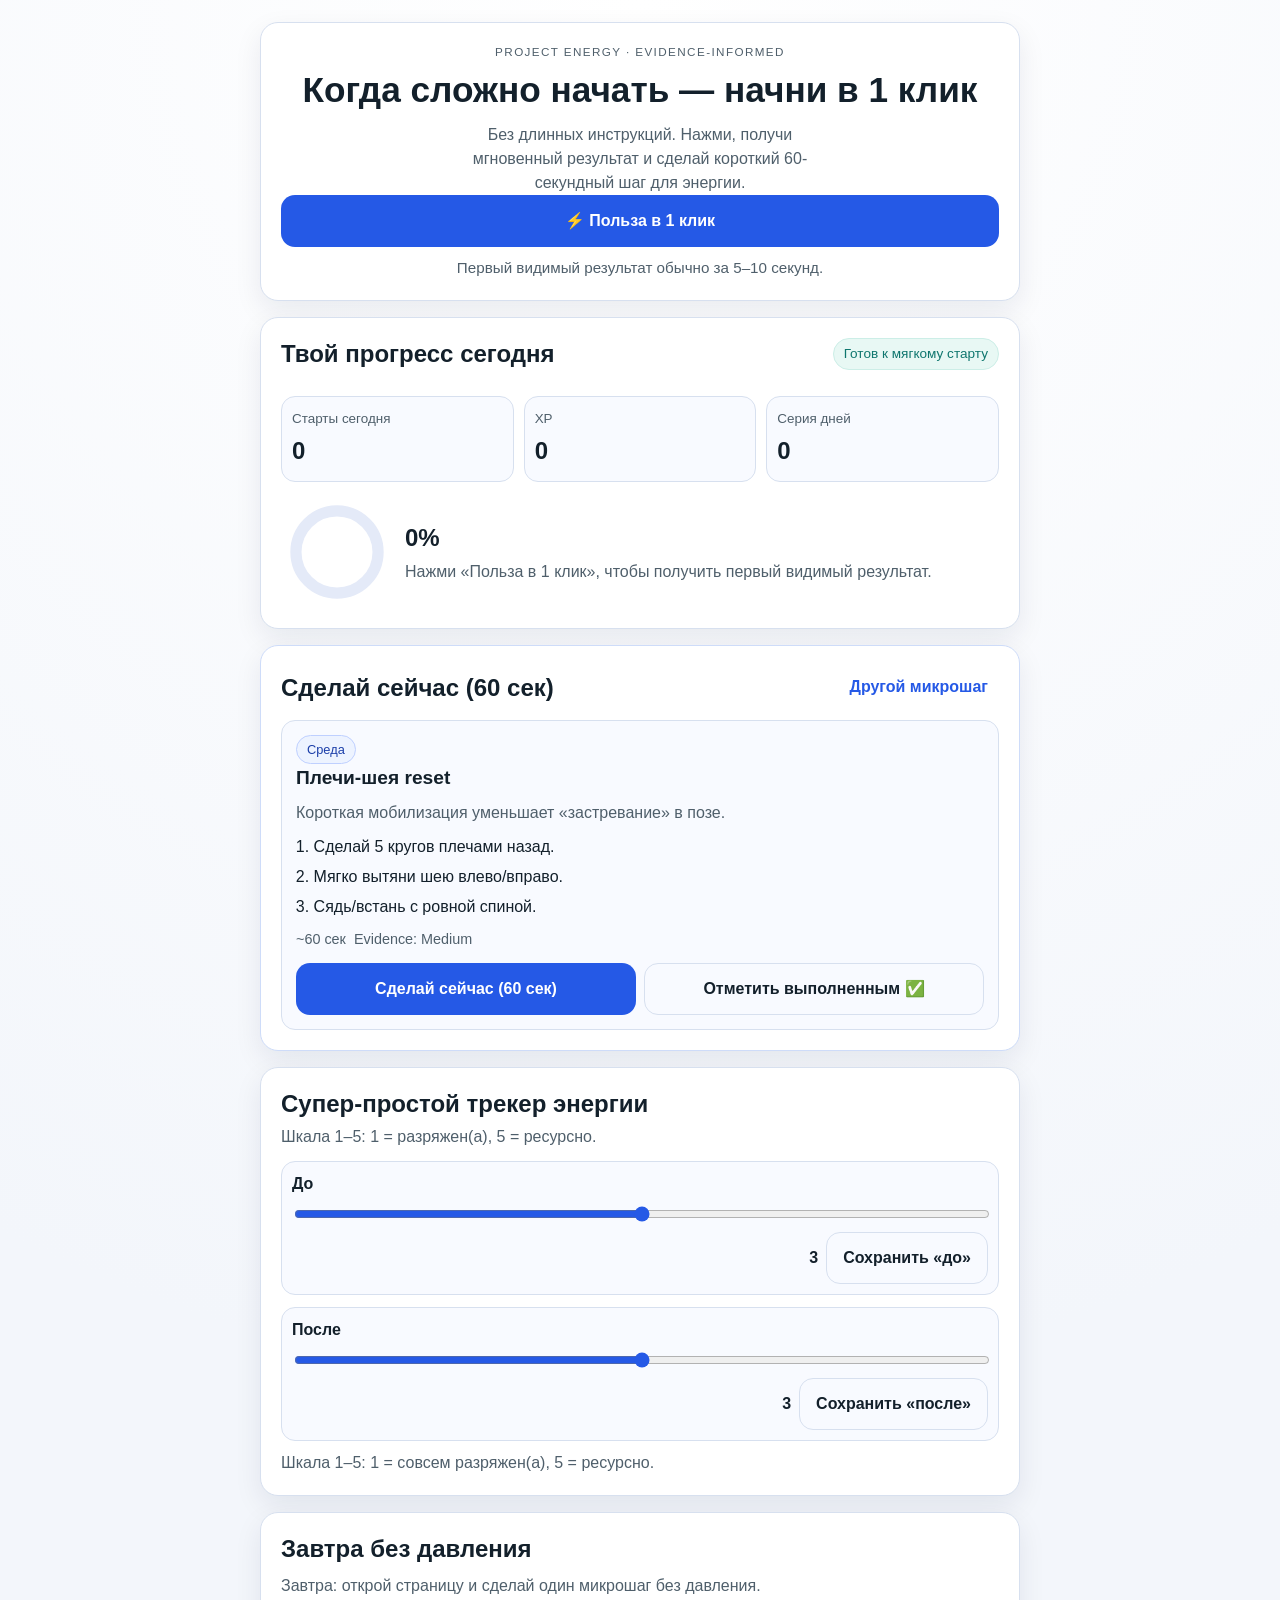
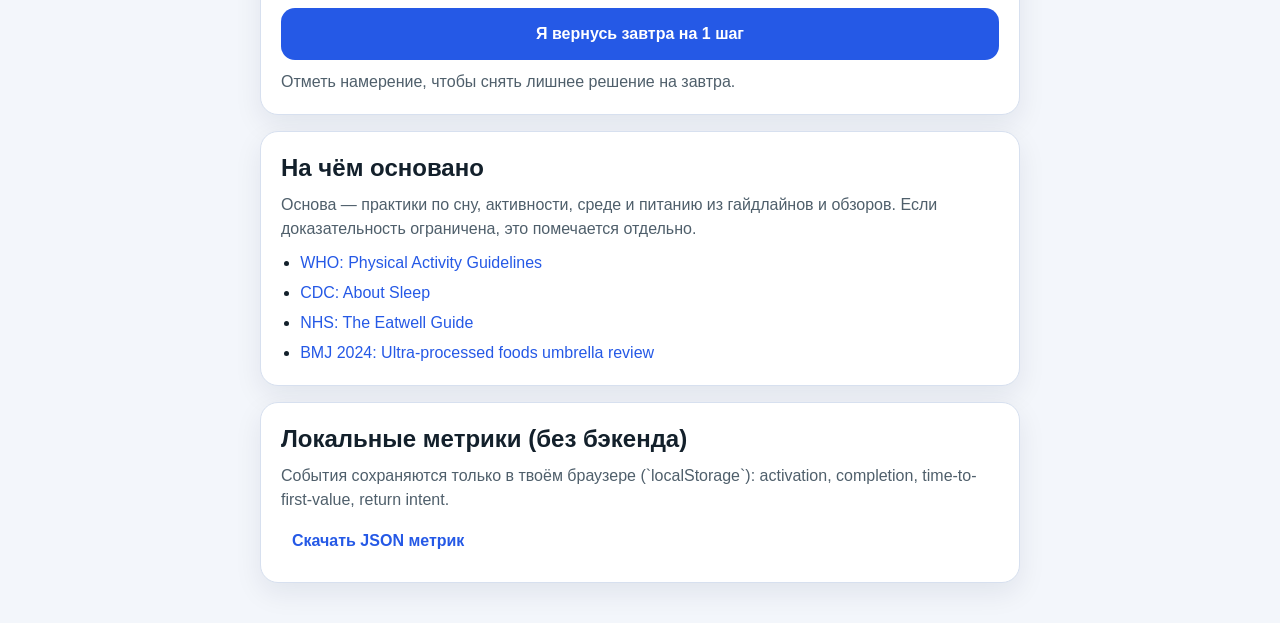
==== index.html @ 3ae1ce12 "Turn landing into one-click micro-product experience" ====
<!DOCTYPE html>
<html lang="ru">
  <head>
    <meta charset="UTF-8" />
    <meta name="viewport" content="width=device-width, initial-scale=1.0" />
    <title>PROJECT ENERGY — польза в 1 клик</title>
    <meta
      name="description"
      content="PROJECT ENERGY — micro-product с пользой в 1 клик: 60-секундные ритуалы, мягкий прогресс и локальный трекер энергии."
    />
    <link rel="stylesheet" href="styles.css" />
  </head>
  <body>
    <main class="app">
      <header class="hero card">
        <p class="eyebrow">PROJECT ENERGY · evidence-informed</p>
        <h1>Когда сложно начать — начни в 1 клик</h1>
        <p class="subtitle">
          Без длинных инструкций. Нажми, получи мгновенный результат и сделай короткий
          60-секундный шаг для энергии.
        </p>

        <button id="one-click-cta" class="btn btn-primary" type="button">⚡ Польза в 1 клик</button>
        <p class="micro-hint">Первый видимый результат обычно за 5–10 секунд.</p>
      </header>

      <section class="dashboard card" aria-labelledby="dashboard-title">
        <div class="section-head">
          <h2 id="dashboard-title">Твой прогресс сегодня</h2>
          <p class="status-chip" id="status-chip">Готов к мягкому старту</p>
        </div>

        <div class="stats-grid" aria-label="Статистика">
          <article class="stat">
            <p>Старты сегодня</p>
            <strong id="starts-value">0</strong>
          </article>
          <article class="stat">
            <p>XP</p>
            <strong id="xp-value">0</strong>
          </article>
          <article class="stat">
            <p>Серия дней</p>
            <strong id="streak-value">0</strong>
          </article>
        </div>

        <div class="progress-wrap">
          <svg class="progress-ring" viewBox="0 0 120 120" aria-hidden="true">
            <circle cx="60" cy="60" r="44" class="ring-bg"></circle>
            <circle
              id="progress-circle"
              cx="60"
              cy="60"
              r="44"
              class="ring-value"
              transform="rotate(-90 60 60)"
            ></circle>
          </svg>
          <div class="progress-copy">
            <p class="progress-label" id="progress-label">0%</p>
            <p class="reward-line" id="reward-line">
              Нажми «Польза в 1 клик», чтобы получить первый видимый результат.
            </p>
          </div>
        </div>
      </section>

      <section class="ritual card" id="ritual-section" aria-labelledby="ritual-title">
        <div class="section-head">
          <h2 id="ritual-title">Сделай сейчас (60 сек)</h2>
          <button class="btn btn-text" id="action-shuffle-btn" type="button">Другой микрошаг</button>
        </div>

        <article class="action-card" aria-live="polite">
          <p class="badge" id="action-pillar">—</p>
          <h3 id="action-title">Загрузка шага...</h3>
          <p class="action-why" id="action-why"></p>
          <ol class="action-steps" id="action-steps"></ol>

          <div class="action-meta">
            <span id="action-duration">~60 сек</span>
            <span id="action-evidence">Evidence: Medium</span>
          </div>

          <div class="action-controls">
            <button class="btn btn-primary" id="ritual-start-btn" type="button">Сделай сейчас (60 сек)</button>
            <button class="btn btn-secondary" id="ritual-complete-btn" type="button">Отметить выполненным ✅</button>
          </div>

          <div class="timer" id="timer-wrap" hidden>
            <div class="timer-track" aria-hidden="true">
              <div class="timer-fill" id="timer-fill"></div>
            </div>
            <p class="timer-text" id="timer-text">Осталось: 60 сек</p>
          </div>
        </article>
      </section>

      <section class="energy card" aria-labelledby="energy-title">
        <h2 id="energy-title">Супер-простой трекер энергии</h2>
        <p class="energy-hint">Шкала 1–5: 1 = разряжен(а), 5 = ресурсно.</p>

        <div class="energy-grid">
          <div class="energy-row">
            <label for="energy-before">До</label>
            <input id="energy-before" type="range" min="1" max="5" step="1" value="3" />
            <output id="energy-before-value" for="energy-before">3</output>
            <button class="btn btn-secondary" id="save-before-btn" type="button">Сохранить «до»</button>
          </div>

          <div class="energy-row">
            <label for="energy-after">После</label>
            <input id="energy-after" type="range" min="1" max="5" step="1" value="3" />
            <output id="energy-after-value" for="energy-after">3</output>
            <button class="btn btn-secondary" id="save-after-btn" type="button">Сохранить «после»</button>
          </div>
        </div>

        <p class="energy-feedback" id="energy-feedback" aria-live="polite">
          Шкала 1–5: 1 = совсем разряжен(а), 5 = ресурсно.
        </p>
      </section>

      <section class="tomorrow card" aria-labelledby="tomorrow-title">
        <h2 id="tomorrow-title">Завтра без давления</h2>
        <p id="tomorrow-step">Завтра: открой страницу и сделай один микрошаг без давления.</p>
        <button class="btn btn-primary" id="return-intent-btn" type="button">
          Я вернусь завтра на 1 шаг
        </button>
        <p id="return-intent-status" aria-live="polite">
          Отметь намерение, чтобы снять лишнее решение на завтра.
        </p>
      </section>

      <section class="reentry card" id="reentry-card" hidden>
        <h2>Мягкое возвращение</h2>
        <p id="reentry-text">Ничего не сломано. Возвращаемся с одного шага.</p>
        <button class="btn btn-secondary" id="reentry-btn" type="button">⚡ Вернуться мягко (1 шаг)</button>
      </section>

      <section class="evidence card" aria-labelledby="evidence-title">
        <h2 id="evidence-title">На чём основано</h2>
        <p>
          Основа — практики по сну, активности, среде и питанию из гайдлайнов и обзоров.
          Если доказательность ограничена, это помечается отдельно.
        </p>
        <ul>
          <li>
            <a href="https://www.who.int/publications/i/item/9789240015128" target="_blank" rel="noopener noreferrer"
              >WHO: Physical Activity Guidelines</a
            >
          </li>
          <li>
            <a href="https://www.cdc.gov/sleep/about/index.html" target="_blank" rel="noopener noreferrer">CDC: About Sleep</a>
          </li>
          <li>
            <a
              href="https://www.nhs.uk/live-well/eat-well/food-guidelines-and-food-labels/the-eatwell-guide/"
              target="_blank"
              rel="noopener noreferrer"
              >NHS: The Eatwell Guide</a
            >
          </li>
          <li>
            <a href="https://www.bmj.com/content/384/bmj-2023-077310" target="_blank" rel="noopener noreferrer"
              >BMJ 2024: Ultra-processed foods umbrella review</a
            >
          </li>
        </ul>
      </section>

      <section class="metrics card" aria-labelledby="metrics-title">
        <h2 id="metrics-title">Локальные метрики (без бэкенда)</h2>
        <p>
          События сохраняются только в твоём браузере (`localStorage`): activation, completion,
          time-to-first-value, return intent.
        </p>
        <button class="btn btn-text" id="export-metrics-btn" type="button">Скачать JSON метрик</button>
      </section>
    </main>

    <div class="toast" id="toast" role="status" aria-live="polite"></div>

    <script src="app.js"></script>
  </body>
</html>
---- styles.css ----
:root {
  --bg: #f3f6fb;
  --surface: #ffffff;
  --surface-soft: #f8faff;
  --text: #13202b;
  --muted: #4f5f6b;
  --accent: #2559e6;
  --accent-press: #1c46b8;
  --accent-soft: #e8efff;
  --success: #0f766e;
  --border: #d7e0ef;
  --focus: #f59e0b;
  --shadow: 0 10px 28px rgba(16, 29, 58, 0.08);
}

* {
  box-sizing: border-box;
}

html,
body {
  margin: 0;
  padding: 0;
}

html {
  font-size: 16px;
}

body {
  min-height: 100vh;
  font-family: "Inter", "Segoe UI", Roboto, Arial, sans-serif;
  color: var(--text);
  background: radial-gradient(circle at top, #ffffff 0%, var(--bg) 60%);
  line-height: 1.5;
}

.app {
  width: min(760px, calc(100% - 24px));
  margin: 0 auto;
  padding: 16px 0 40px;
  display: grid;
  gap: 14px;
}

.card {
  background: var(--surface);
  border: 1px solid var(--border);
  border-radius: 18px;
  box-shadow: var(--shadow);
  padding: 16px;
}

.hero {
  text-align: center;
  padding-top: 20px;
}

.eyebrow {
  margin: 0 0 8px;
  text-transform: uppercase;
  letter-spacing: 0.12em;
  font-size: 0.73rem;
  color: var(--muted);
}

h1,
h2,
h3 {
  margin: 0;
}

h1 {
  font-size: clamp(1.55rem, 5.2vw, 2.2rem);
  line-height: 1.2;
}

h2 {
  font-size: clamp(1.15rem, 4.1vw, 1.5rem);
  line-height: 1.3;
}

h3 {
  font-size: clamp(1.05rem, 3.6vw, 1.2rem);
}

.subtitle {
  margin: 12px auto 0;
  color: var(--muted);
  max-width: 38ch;
}

.micro-hint {
  margin: 10px 0 0;
  color: var(--muted);
  font-size: 0.95rem;
}

.section-head {
  display: flex;
  align-items: flex-start;
  justify-content: space-between;
  gap: 10px;
  margin-bottom: 12px;
}

.status-chip {
  margin: 0;
  font-size: 0.85rem;
  color: var(--success);
  background: #e8f8f4;
  border: 1px solid #cceee7;
  border-radius: 999px;
  padding: 5px 10px;
  white-space: nowrap;
}

.btn {
  display: inline-flex;
  align-items: center;
  justify-content: center;
  gap: 8px;
  width: 100%;
  min-height: 52px;
  border: 1px solid transparent;
  border-radius: 14px;
  padding: 12px 16px;
  font: inherit;
  font-weight: 600;
  text-decoration: none;
  cursor: pointer;
  user-select: none;
  -webkit-tap-highlight-color: transparent;
  transition: transform 0.16s ease, background-color 0.16s ease, border-color 0.16s ease,
    box-shadow 0.16s ease;
}

.btn:active {
  transform: translateY(1px);
}

.btn-primary {
  color: #ffffff;
  background: var(--accent);
}

.btn-primary:hover {
  background: var(--accent-press);
}

.btn-secondary {
  color: var(--text);
  background: var(--surface-soft);
  border-color: var(--border);
}

.btn-secondary:hover {
  background: #edf3ff;
}

.btn-text {
  width: auto;
  min-height: 42px;
  padding: 8px 10px;
  color: var(--accent);
  background: transparent;
  border-color: transparent;
}

.btn-text:hover {
  background: var(--accent-soft);
}

.btn:focus-visible,
a:focus-visible,
input:focus-visible {
  outline: 3px solid var(--focus);
  outline-offset: 2px;
}

.btn:disabled {
  opacity: 0.65;
  cursor: not-allowed;
}

.dashboard {
  display: grid;
  gap: 14px;
}

.stats-grid {
  display: grid;
  grid-template-columns: repeat(3, minmax(0, 1fr));
  gap: 10px;
}

.stat {
  margin: 0;
  background: var(--surface-soft);
  border: 1px solid var(--border);
  border-radius: 14px;
  padding: 12px 10px;
}

.stat p {
  margin: 0;
  color: var(--muted);
  font-size: 0.84rem;
}

.stat strong {
  display: block;
  margin-top: 4px;
  font-size: clamp(1.15rem, 4vw, 1.5rem);
}

.progress-wrap {
  display: flex;
  align-items: center;
  gap: 12px;
}

.progress-ring {
  width: 112px;
  height: 112px;
  flex-shrink: 0;
}

.ring-bg {
  fill: none;
  stroke: #e4eaf8;
  stroke-width: 12;
}

.ring-value {
  fill: none;
  stroke: var(--accent);
  stroke-width: 12;
  stroke-linecap: round;
  transition: stroke-dashoffset 0.3s ease;
}

.progress-copy {
  display: grid;
  gap: 4px;
}

.progress-label {
  margin: 0;
  font-size: 1.5rem;
  font-weight: 700;
}

.reward-line {
  margin: 0;
  color: var(--muted);
}

.ritual {
  border-color: #cedcf9;
}

.ritual.is-active {
  box-shadow: 0 12px 30px rgba(37, 89, 230, 0.18);
  border-color: #9eb8ff;
}

.action-card {
  background: var(--surface-soft);
  border: 1px solid var(--border);
  border-radius: 14px;
  padding: 14px;
}

.badge {
  margin: 0;
  display: inline-flex;
  align-items: center;
  min-height: 28px;
  border-radius: 999px;
  border: 1px solid #bfd0ff;
  background: #edf3ff;
  color: #1b3ea9;
  padding: 4px 10px;
  font-size: 0.8rem;
}

.action-why {
  margin: 8px 0 0;
  color: var(--muted);
}

.action-steps {
  margin: 10px 0;
  padding-left: 1.1rem;
}

.action-steps li + li {
  margin-top: 6px;
}

.action-meta {
  display: flex;
  flex-wrap: wrap;
  gap: 8px;
  color: var(--muted);
  font-size: 0.9rem;
}

.action-controls {
  display: grid;
  gap: 8px;
  margin-top: 12px;
}

.timer {
  margin-top: 12px;
}

.timer-track {
  width: 100%;
  height: 10px;
  border-radius: 999px;
  background: #e3eaf9;
  overflow: hidden;
}

.timer-fill {
  width: 0;
  height: 100%;
  border-radius: inherit;
  background: linear-gradient(90deg, #4a7bff, #2559e6);
  transition: width 0.22s linear;
}

.timer-text {
  margin: 6px 0 0;
  color: var(--muted);
  font-size: 0.92rem;
}

.energy-hint {
  margin: 6px 0 0;
  color: var(--muted);
}

.energy-grid {
  display: grid;
  gap: 12px;
  margin-top: 12px;
}

.energy-row {
  display: grid;
  grid-template-columns: 1fr auto;
  gap: 8px;
  align-items: center;
  background: var(--surface-soft);
  border: 1px solid var(--border);
  border-radius: 14px;
  padding: 10px;
}

.energy-row label {
  font-weight: 600;
}

.energy-row input[type='range'] {
  grid-column: 1 / -1;
  width: 100%;
  accent-color: var(--accent);
}

.energy-row output {
  justify-self: end;
  font-weight: 700;
}

.energy-feedback {
  margin: 10px 0 0;
  color: var(--muted);
}

.tomorrow p,
.metrics p,
.evidence p {
  margin: 10px 0 0;
  color: var(--muted);
}

.tomorrow .btn {
  margin-top: 10px;
}

#return-intent-status {
  margin-top: 10px;
}

.reentry {
  border-color: #ffd5a8;
  background: #fffaf4;
}

.reentry h2 {
  margin-bottom: 8px;
}

.reentry p {
  margin: 0;
  color: #6a4a22;
}

.reentry .btn {
  margin-top: 12px;
}

.evidence ul {
  margin: 10px 0 0;
  padding-left: 1.2rem;
}

.evidence li + li {
  margin-top: 6px;
}

.evidence a {
  color: var(--accent);
  text-decoration: none;
}

.evidence a:hover {
  text-decoration: underline;
}

.metrics .btn {
  margin-top: 8px;
}

.toast {
  position: fixed;
  left: 50%;
  bottom: 14px;
  transform: translateX(-50%) translateY(14px);
  width: min(760px, calc(100% - 24px));
  background: rgba(19, 32, 43, 0.95);
  color: #ffffff;
  border-radius: 12px;
  padding: 12px 14px;
  font-size: 0.94rem;
  box-shadow: 0 8px 22px rgba(0, 0, 0, 0.2);
  opacity: 0;
  pointer-events: none;
  transition: opacity 0.18s ease, transform 0.18s ease;
  z-index: 20;
}

.toast.show {
  opacity: 1;
  transform: translateX(-50%) translateY(0);
}

@media (min-width: 720px) {
  .app {
    padding-top: 22px;
    gap: 16px;
  }

  .card {
    padding: 20px;
  }

  .action-controls {
    grid-template-columns: 1fr 1fr;
  }

  .section-head {
    align-items: center;
  }
}

@media (prefers-reduced-motion: reduce) {
  *,
  *::before,
  *::after {
    animation-duration: 0.01ms !important;
    animation-iteration-count: 1 !important;
    transition-duration: 0.01ms !important;
    scroll-behavior: auto !important;
  }
}
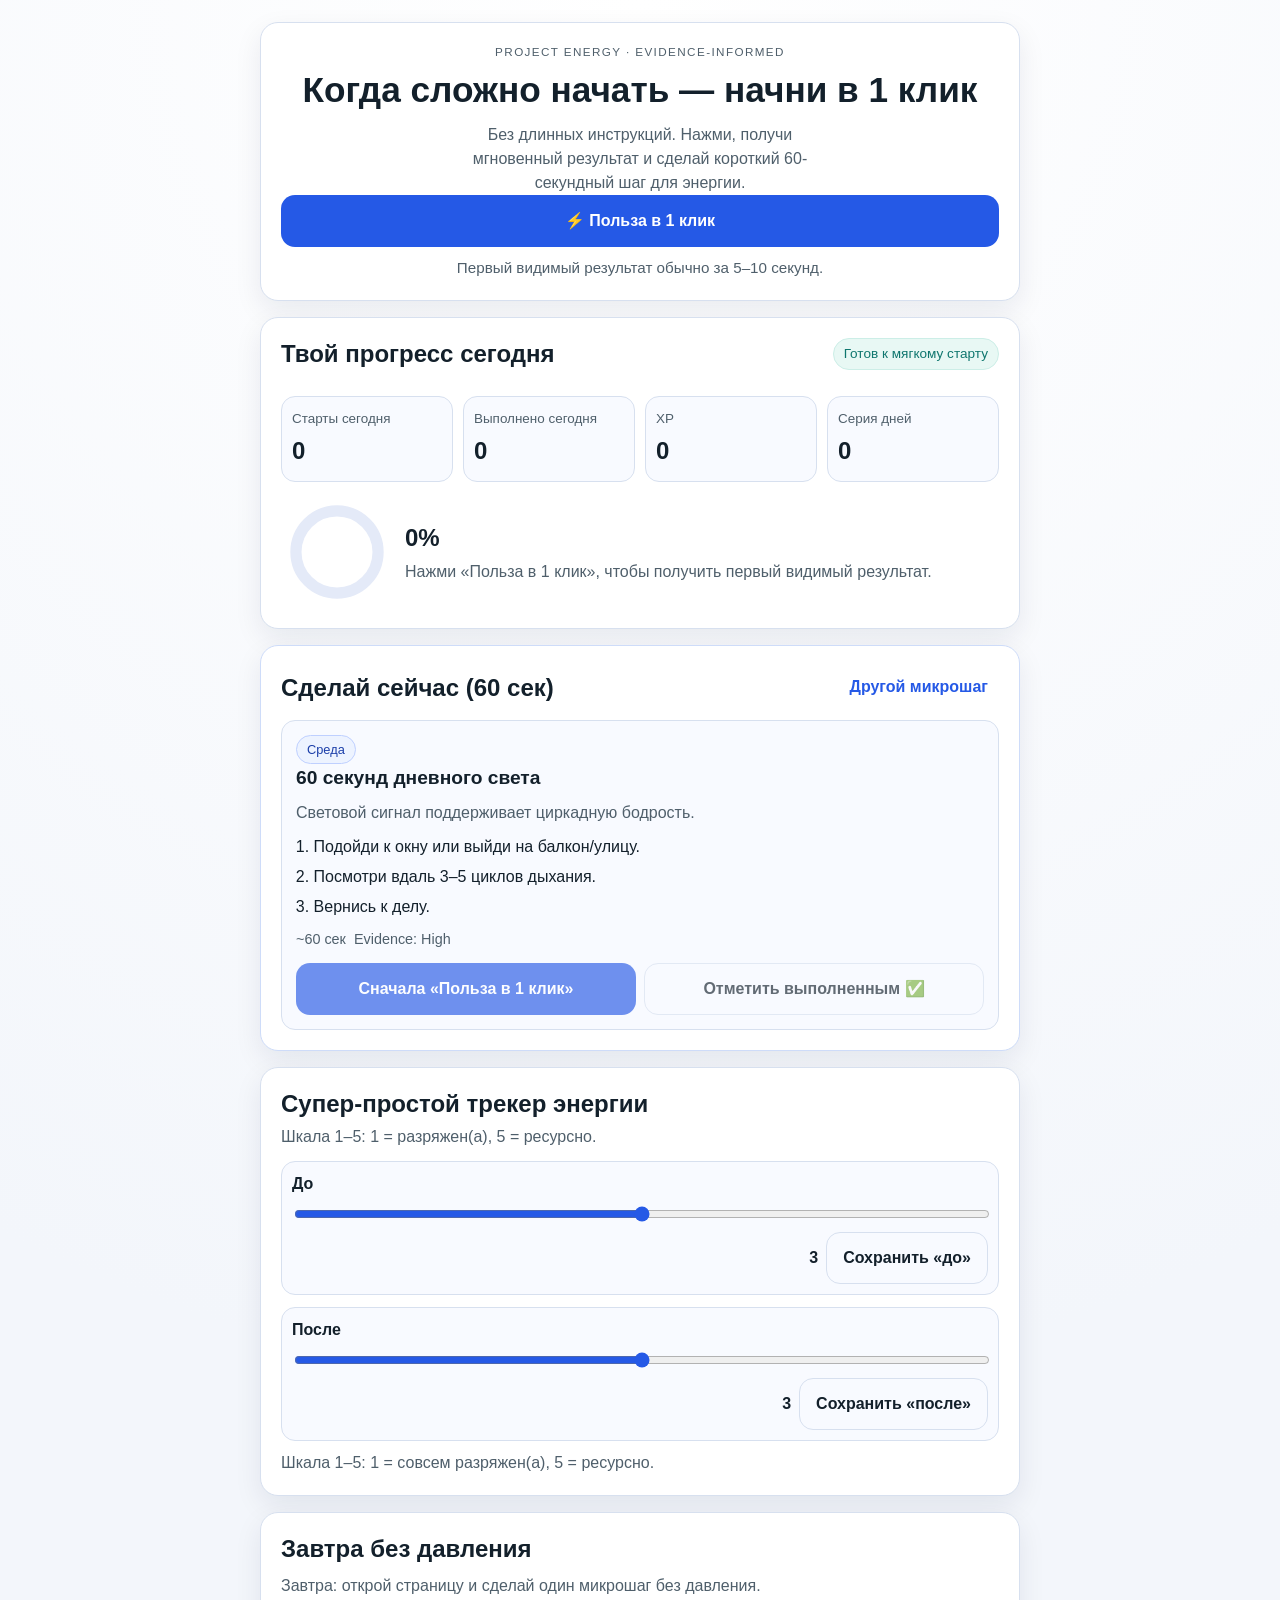
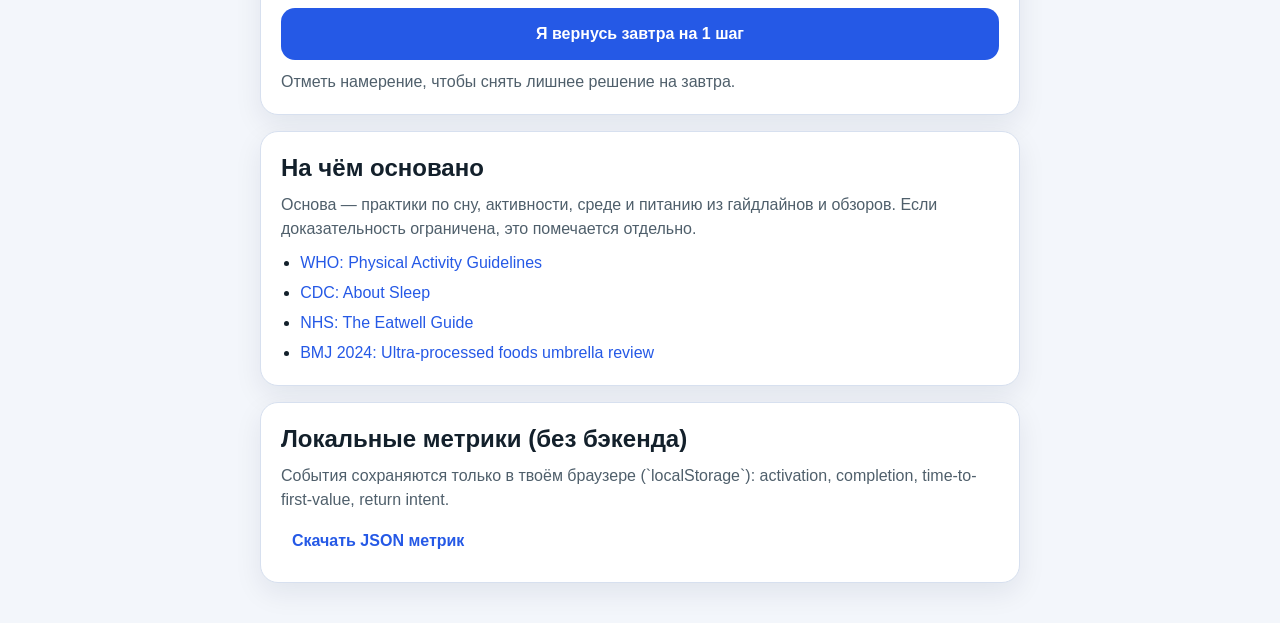
==== commit 3819aff2: "Fix microstep multi-run flow and daily completion tracking" ====
--- a/index.html
+++ b/index.html
@@ -34,6 +34,10 @@
           <article class="stat">
             <p>Старты сегодня</p>
             <strong id="starts-value">0</strong>
+          </article>
+          <article class="stat">
+            <p>Выполнено сегодня</p>
+            <strong id="completions-today-value">0</strong>
           </article>
           <article class="stat">
             <p>XP</p>
--- a/styles.css
+++ b/styles.css
@@ -190,7 +190,7 @@
 
 .stats-grid {
   display: grid;
-  grid-template-columns: repeat(3, minmax(0, 1fr));
+  grid-template-columns: repeat(2, minmax(0, 1fr));
   gap: 10px;
 }
 
@@ -469,6 +469,10 @@
     padding: 20px;
   }
 
+  .stats-grid {
+    grid-template-columns: repeat(4, minmax(0, 1fr));
+  }
+
   .action-controls {
     grid-template-columns: 1fr 1fr;
   }
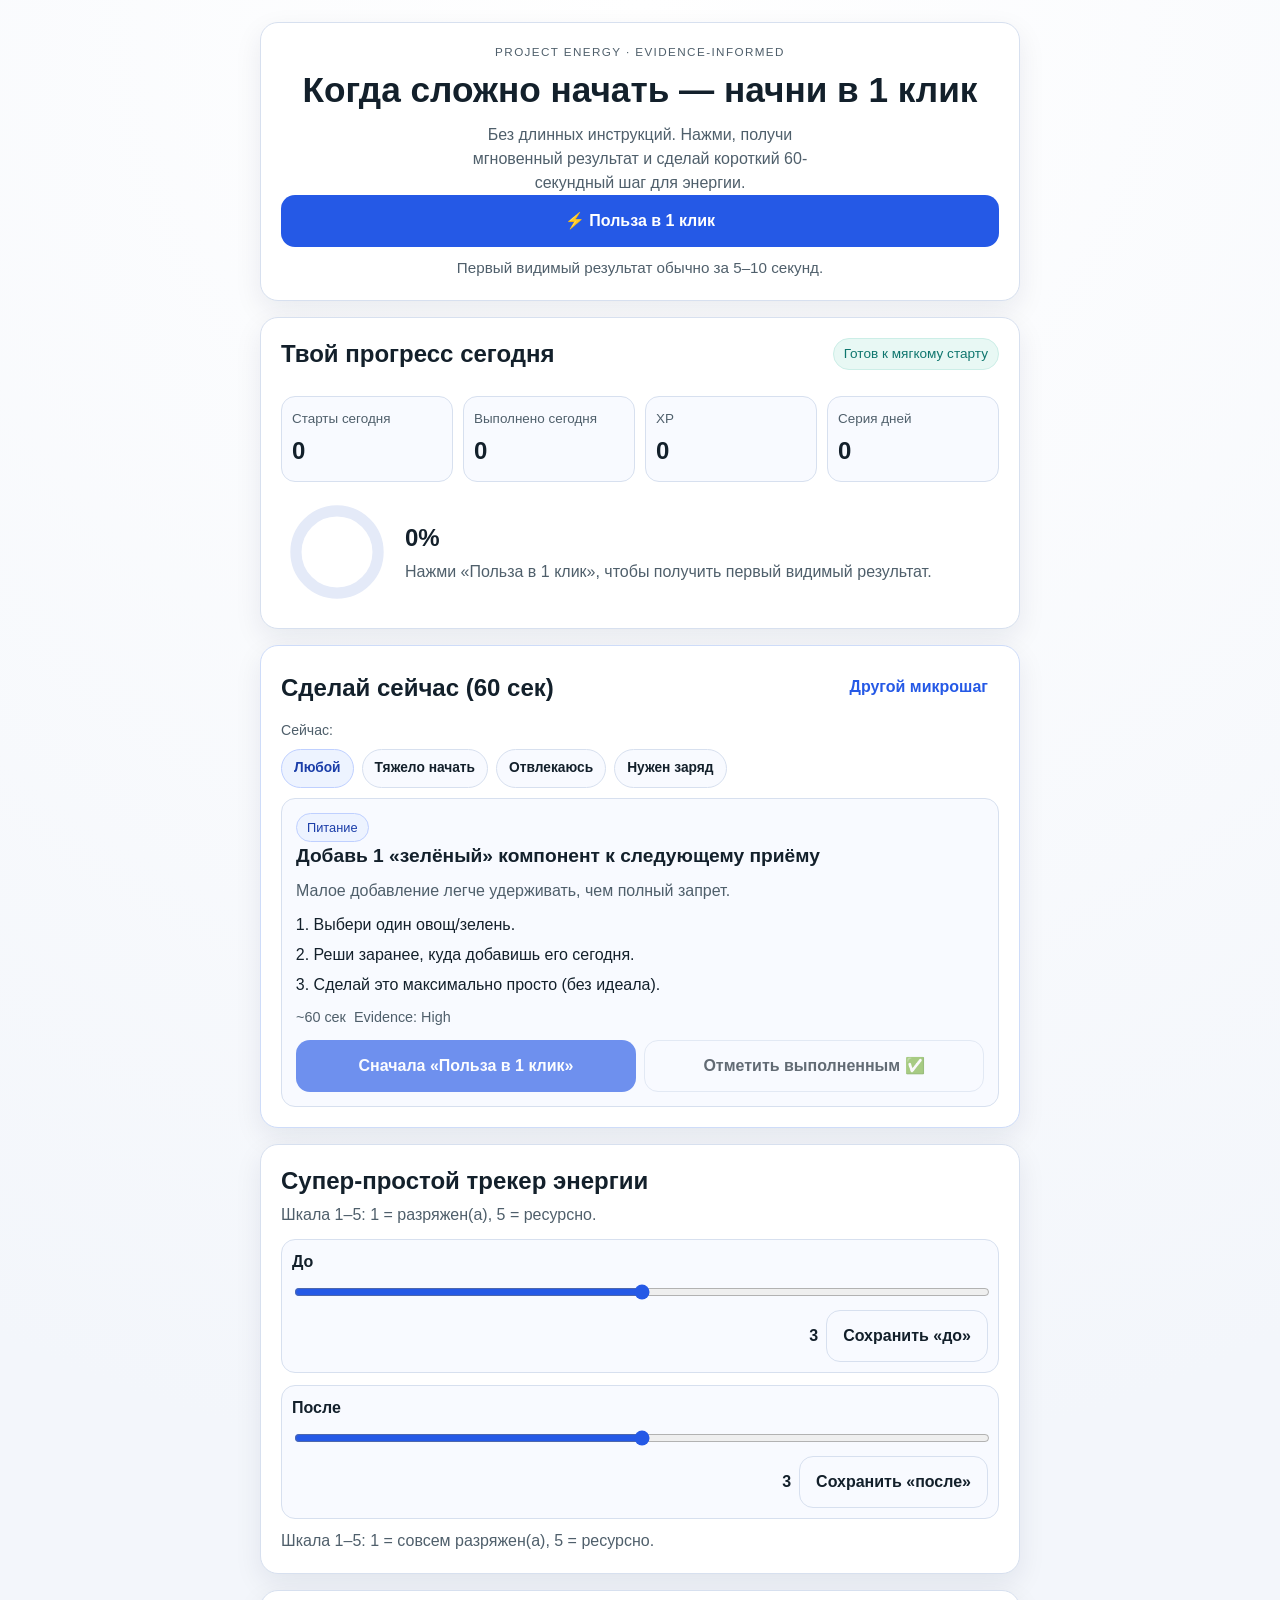
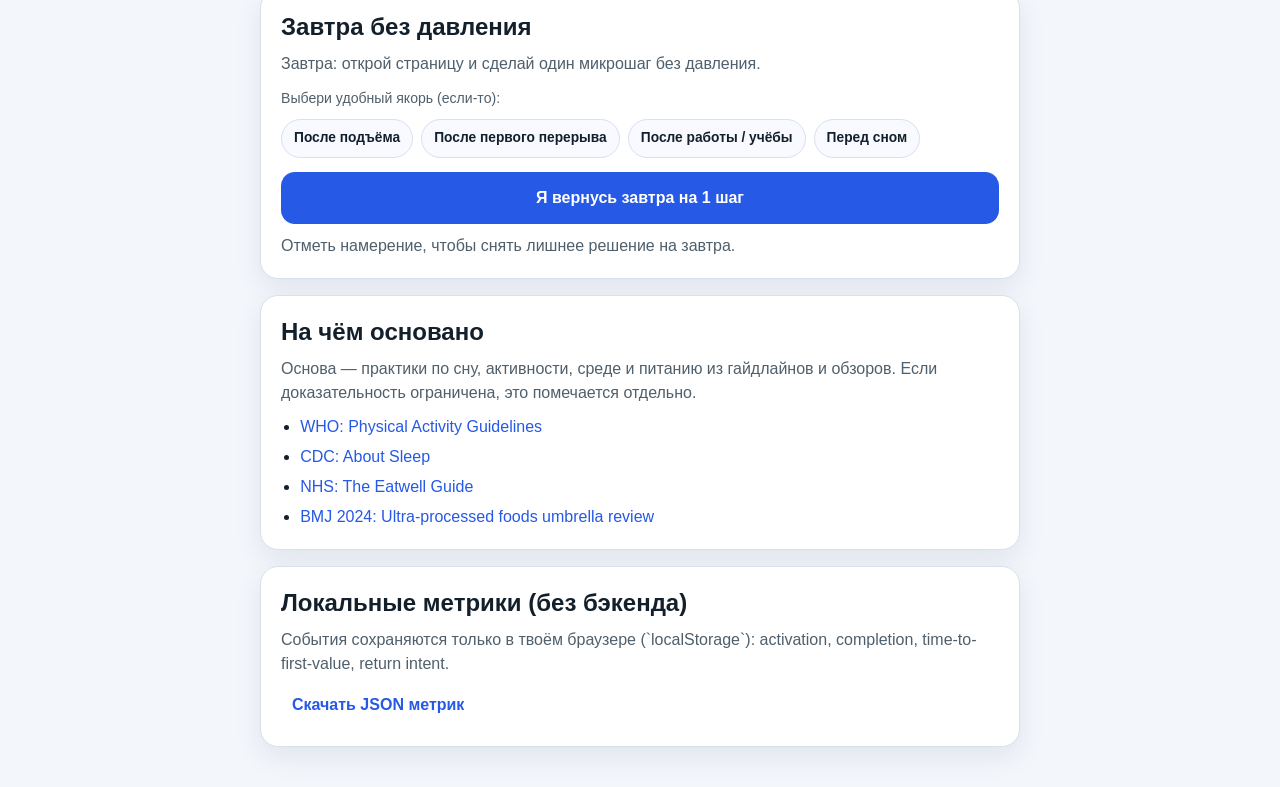
==== commit b28efb7a: "research: define next product evolution roadmap and ship two quick wins" ====
--- a/index.html
+++ b/index.html
@@ -76,6 +76,16 @@
           <button class="btn btn-text" id="action-shuffle-btn" type="button">Другой микрошаг</button>
         </div>
 
+        <div class="mode-selector" role="group" aria-label="Подбор шага по состоянию">
+          <p class="mode-label">Сейчас:</p>
+          <div class="mode-chips">
+            <button class="btn btn-chip" data-action-mode="any" type="button" aria-pressed="true">Любой</button>
+            <button class="btn btn-chip" data-action-mode="recovery" type="button" aria-pressed="false">Тяжело начать</button>
+            <button class="btn btn-chip" data-action-mode="environment" type="button" aria-pressed="false">Отвлекаюсь</button>
+            <button class="btn btn-chip" data-action-mode="nutrition" type="button" aria-pressed="false">Нужен заряд</button>
+          </div>
+        </div>
+
         <article class="action-card" aria-live="polite">
           <p class="badge" id="action-pillar">—</p>
           <h3 id="action-title">Загрузка шага...</h3>
@@ -129,6 +139,17 @@
       <section class="tomorrow card" aria-labelledby="tomorrow-title">
         <h2 id="tomorrow-title">Завтра без давления</h2>
         <p id="tomorrow-step">Завтра: открой страницу и сделай один микрошаг без давления.</p>
+
+        <div class="plan-anchors" role="group" aria-label="Якорь для шага завтра">
+          <p class="plan-label">Выбери удобный якорь (если-то):</p>
+          <div class="plan-chips">
+            <button class="btn btn-chip" data-plan-anchor="wake" type="button" aria-pressed="false">После подъёма</button>
+            <button class="btn btn-chip" data-plan-anchor="break" type="button" aria-pressed="false">После первого перерыва</button>
+            <button class="btn btn-chip" data-plan-anchor="workEnd" type="button" aria-pressed="false">После работы / учёбы</button>
+            <button class="btn btn-chip" data-plan-anchor="evening" type="button" aria-pressed="false">Перед сном</button>
+          </div>
+        </div>
+
         <button class="btn btn-primary" id="return-intent-btn" type="button">
           Я вернусь завтра на 1 шаг
         </button>
--- a/styles.css
+++ b/styles.css
@@ -102,6 +102,30 @@
   justify-content: space-between;
   gap: 10px;
   margin-bottom: 12px;
+}
+
+.mode-selector {
+  margin-top: 4px;
+  margin-bottom: 10px;
+}
+
+.plan-anchors {
+  margin-top: 12px;
+  margin-bottom: 4px;
+}
+
+.mode-label,
+.plan-label {
+  margin: 0 0 8px;
+  color: var(--muted);
+  font-size: 0.88rem;
+}
+
+.mode-chips,
+.plan-chips {
+  display: flex;
+  flex-wrap: wrap;
+  gap: 8px;
 }
 
 .status-chip {
@@ -171,6 +195,24 @@
   background: var(--accent-soft);
 }
 
+.btn-chip {
+  width: auto;
+  min-height: 36px;
+  padding: 8px 12px;
+  border-radius: 999px;
+  font-size: 0.86rem;
+  font-weight: 600;
+  color: var(--text);
+  background: var(--surface-soft);
+  border-color: var(--border);
+}
+
+.btn-chip[aria-pressed='true'] {
+  color: #1b3ea9;
+  background: #edf3ff;
+  border-color: #bfd0ff;
+}
+
 .btn:focus-visible,
 a:focus-visible,
 input:focus-visible {
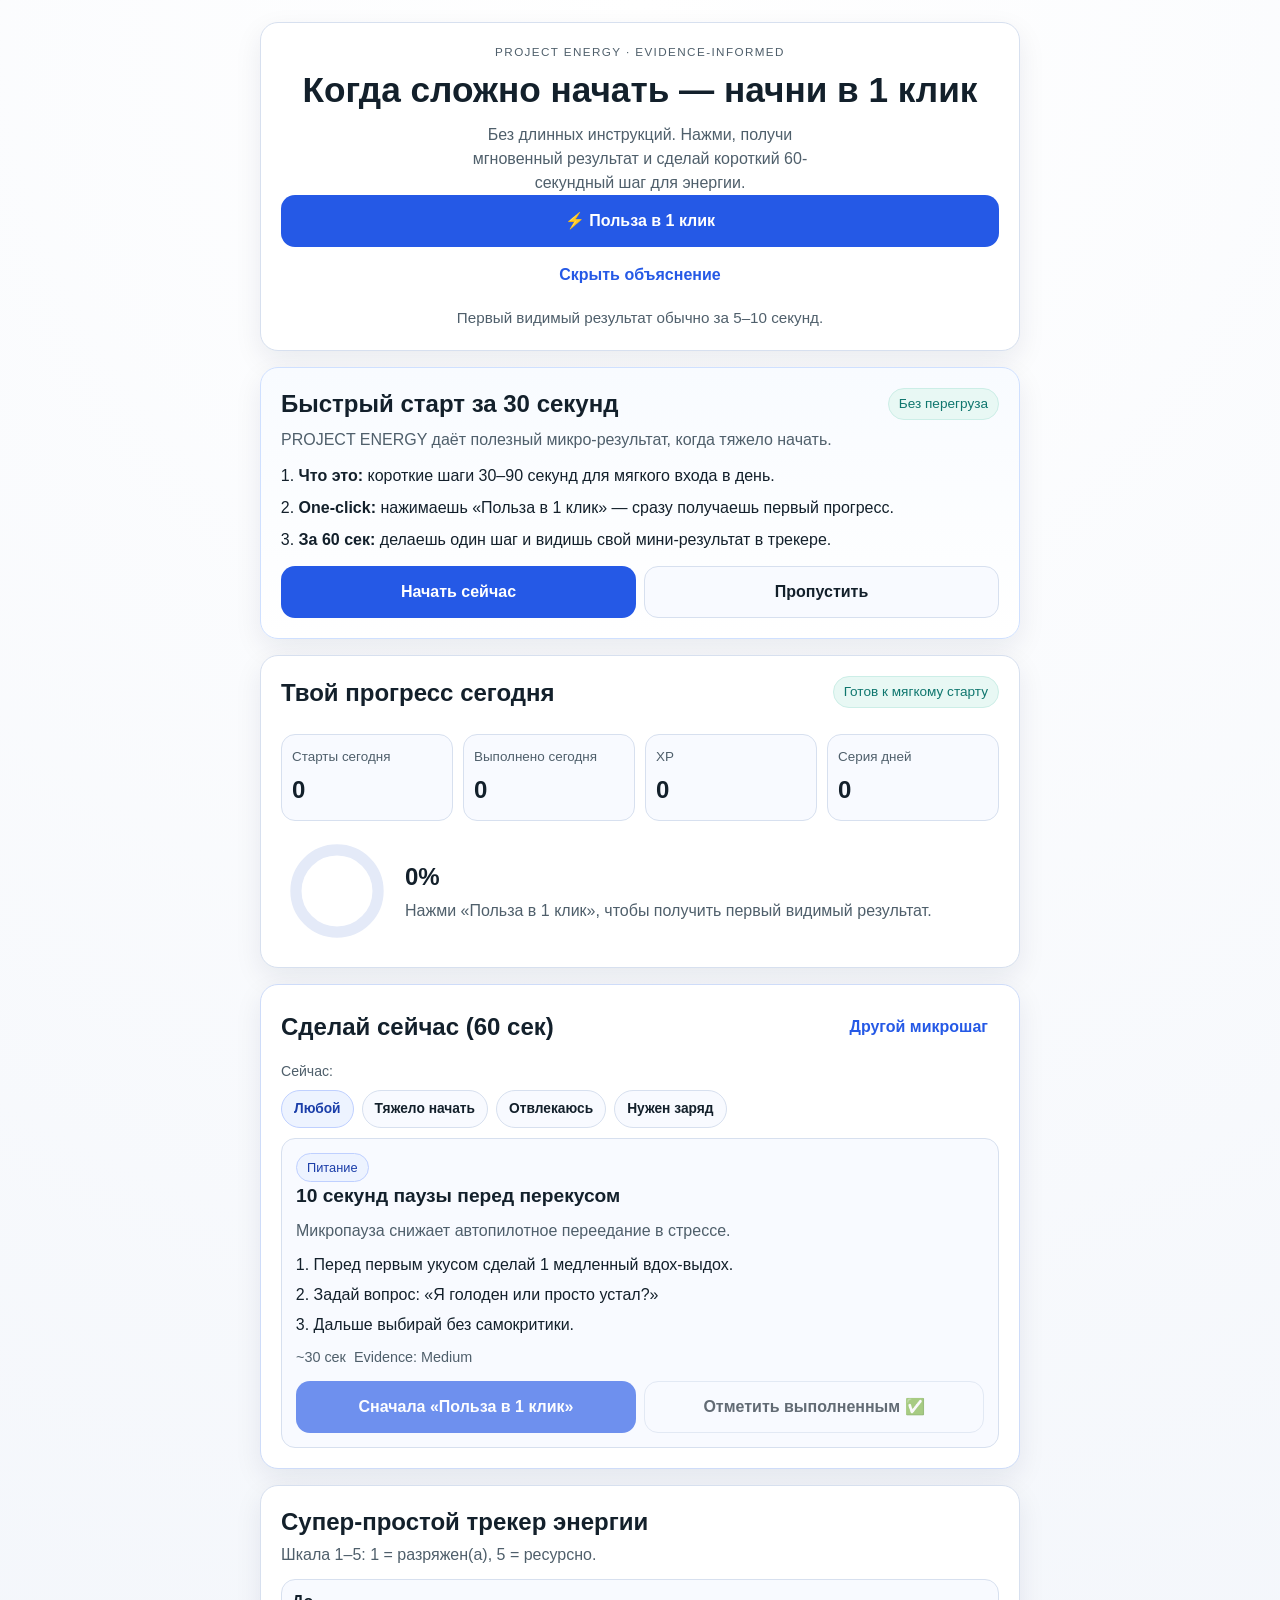
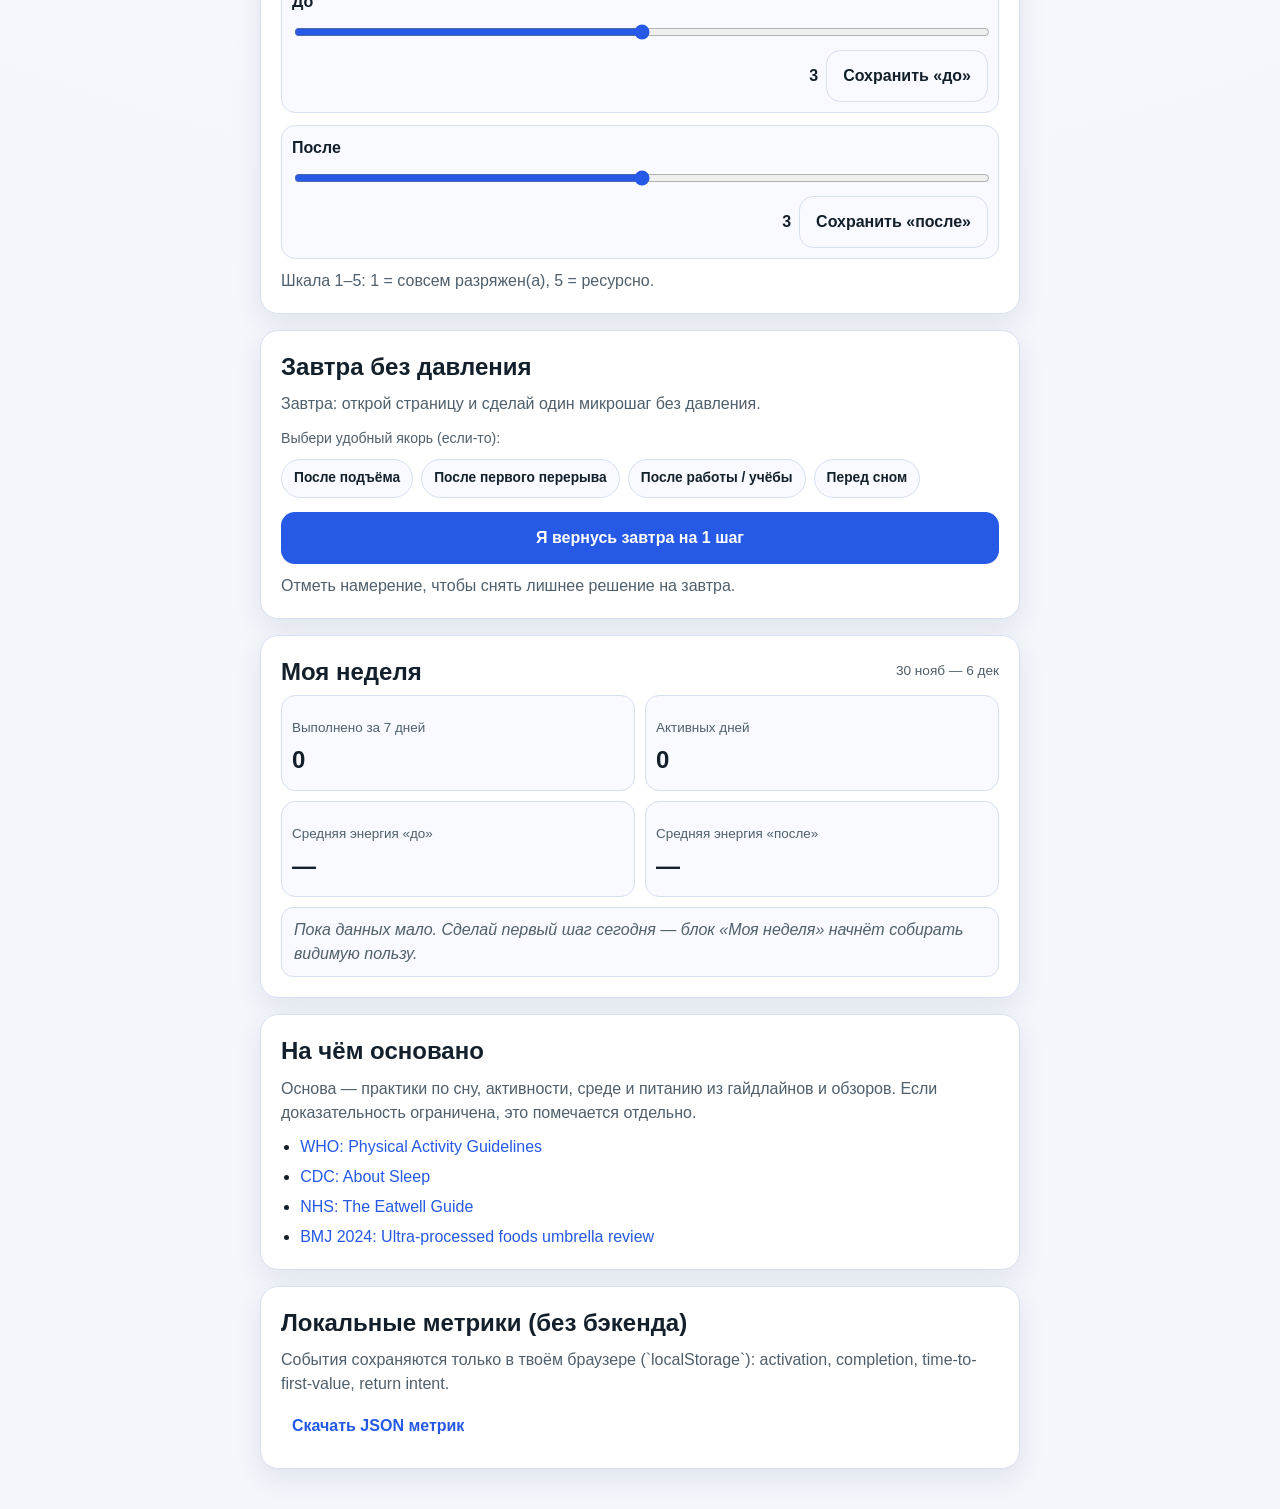
==== commit 5fd19eb4: "feat: add onboarding recap and weekly benefit insights" ====
--- a/index.html
+++ b/index.html
@@ -21,8 +21,34 @@
         </p>
 
         <button id="one-click-cta" class="btn btn-primary" type="button">⚡ Польза в 1 клик</button>
+        <button
+          id="how-it-works-btn"
+          class="btn btn-text hero-help-btn"
+          type="button"
+          aria-expanded="false"
+          aria-controls="onboarding-card"
+        >
+          Как это работает?
+        </button>
         <p class="micro-hint">Первый видимый результат обычно за 5–10 секунд.</p>
       </header>
+
+      <section class="onboarding card" id="onboarding-card" aria-labelledby="onboarding-title" hidden>
+        <div class="section-head onboarding-head">
+          <h2 id="onboarding-title">Быстрый старт за 30 секунд</h2>
+          <p class="status-chip">Без перегруза</p>
+        </div>
+        <p class="onboarding-lead">PROJECT ENERGY даёт полезный микро-результат, когда тяжело начать.</p>
+        <ol class="onboarding-steps" aria-label="Как работает быстрый старт">
+          <li><strong>Что это:</strong> короткие шаги 30–90 секунд для мягкого входа в день.</li>
+          <li><strong>One-click:</strong> нажимаешь «Польза в 1 клик» — сразу получаешь первый прогресс.</li>
+          <li><strong>За 60 сек:</strong> делаешь один шаг и видишь свой мини-результат в трекере.</li>
+        </ol>
+        <div class="onboarding-actions">
+          <button class="btn btn-primary" id="onboarding-start-btn" type="button">Начать сейчас</button>
+          <button class="btn btn-secondary" id="onboarding-skip-btn" type="button">Пропустить</button>
+        </div>
+      </section>
 
       <section class="dashboard card" aria-labelledby="dashboard-title">
         <div class="section-head">
@@ -111,6 +137,17 @@
         </article>
       </section>
 
+      <section class="recap card" id="completion-recap" aria-labelledby="recap-title" hidden>
+        <div class="section-head recap-head">
+          <h2 id="recap-title">Короткий итог после шага</h2>
+          <p class="status-chip recap-chip" id="recap-chip">1 шаг сегодня</p>
+        </div>
+        <p class="recap-row" id="recap-done">Сделано: —</p>
+        <p class="recap-row" id="recap-energy">Энергия: —</p>
+        <p class="recap-row" id="recap-next">Следующий мягкий шаг: —</p>
+        <button class="btn btn-secondary" id="recap-next-btn" type="button">Сделать ещё один</button>
+      </section>
+
       <section class="energy card" aria-labelledby="energy-title">
         <h2 id="energy-title">Супер-простой трекер энергии</h2>
         <p class="energy-hint">Шкала 1–5: 1 = разряжен(а), 5 = ресурсно.</p>
@@ -158,6 +195,36 @@
         </p>
       </section>
 
+      <section class="weekly card" id="weekly-card" aria-labelledby="weekly-title">
+        <div class="section-head weekly-head">
+          <h2 id="weekly-title">Моя неделя</h2>
+          <p class="weekly-range" id="weekly-range">Последние 7 дней</p>
+        </div>
+
+        <div class="weekly-grid" aria-label="Польза за неделю">
+          <article class="stat">
+            <p>Выполнено за 7 дней</p>
+            <strong id="weekly-completions">0</strong>
+          </article>
+          <article class="stat">
+            <p>Активных дней</p>
+            <strong id="weekly-active-days">0</strong>
+          </article>
+          <article class="stat">
+            <p>Средняя энергия «до»</p>
+            <strong id="weekly-before">—</strong>
+          </article>
+          <article class="stat">
+            <p>Средняя энергия «после»</p>
+            <strong id="weekly-after">—</strong>
+          </article>
+        </div>
+
+        <p class="weekly-insight" id="weekly-insight" aria-live="polite">
+          Добавь первый шаг сегодня — и здесь появится недельная динамика.
+        </p>
+      </section>
+
       <section class="reentry card" id="reentry-card" hidden>
         <h2>Мягкое возвращение</h2>
         <p id="reentry-text">Ничего не сломано. Возвращаемся с одного шага.</p>
--- a/styles.css
+++ b/styles.css
@@ -96,12 +96,46 @@
   font-size: 0.95rem;
 }
 
+.hero-help-btn {
+  margin-top: 6px;
+}
+
 .section-head {
   display: flex;
   align-items: flex-start;
   justify-content: space-between;
   gap: 10px;
   margin-bottom: 12px;
+}
+
+.onboarding {
+  border-color: #cfe0ff;
+  background: linear-gradient(180deg, #f8fbff 0%, #ffffff 100%);
+}
+
+.onboarding-head {
+  margin-bottom: 8px;
+}
+
+.onboarding-lead {
+  margin: 0;
+  color: var(--muted);
+}
+
+.onboarding-steps {
+  margin: 12px 0 0;
+  padding-left: 1.1rem;
+  color: var(--text);
+}
+
+.onboarding-steps li + li {
+  margin-top: 8px;
+}
+
+.onboarding-actions {
+  display: grid;
+  gap: 8px;
+  margin-top: 14px;
 }
 
 .mode-selector {
@@ -184,7 +218,7 @@
 
 .btn-text {
   width: auto;
-  min-height: 42px;
+  min-height: 44px;
   padding: 8px 10px;
   color: var(--accent);
   background: transparent;
@@ -381,6 +415,34 @@
   font-size: 0.92rem;
 }
 
+.recap {
+  border-color: #cde3d9;
+  background: #f8fcfa;
+}
+
+.recap-head {
+  margin-bottom: 8px;
+}
+
+.recap-chip {
+  color: #0f766e;
+  background: #e7f7f3;
+  border-color: #c7ebe1;
+}
+
+.recap-row {
+  margin: 8px 0 0;
+  color: var(--muted);
+}
+
+.recap-row strong {
+  color: var(--text);
+}
+
+#recap-next-btn {
+  margin-top: 12px;
+}
+
 .energy-hint {
   margin: 6px 0 0;
   color: var(--muted);
@@ -425,9 +487,42 @@
 
 .tomorrow p,
 .metrics p,
-.evidence p {
+.evidence p,
+.weekly p {
   margin: 10px 0 0;
   color: var(--muted);
+}
+
+.weekly {
+  border-color: #d5e1f8;
+}
+
+.weekly-head {
+  margin-bottom: 8px;
+}
+
+.weekly .weekly-range {
+  margin: 0;
+  font-size: 0.85rem;
+  color: var(--muted);
+}
+
+.weekly-grid {
+  display: grid;
+  grid-template-columns: repeat(2, minmax(0, 1fr));
+  gap: 10px;
+}
+
+.weekly-insight {
+  margin: 12px 0 0;
+  padding: 10px 12px;
+  border-radius: 12px;
+  background: var(--surface-soft);
+  border: 1px solid var(--border);
+}
+
+.weekly-insight.is-empty {
+  font-style: italic;
 }
 
 .tomorrow .btn {
@@ -519,6 +614,10 @@
     grid-template-columns: 1fr 1fr;
   }
 
+  .onboarding-actions {
+    grid-template-columns: 1fr 1fr;
+  }
+
   .section-head {
     align-items: center;
   }
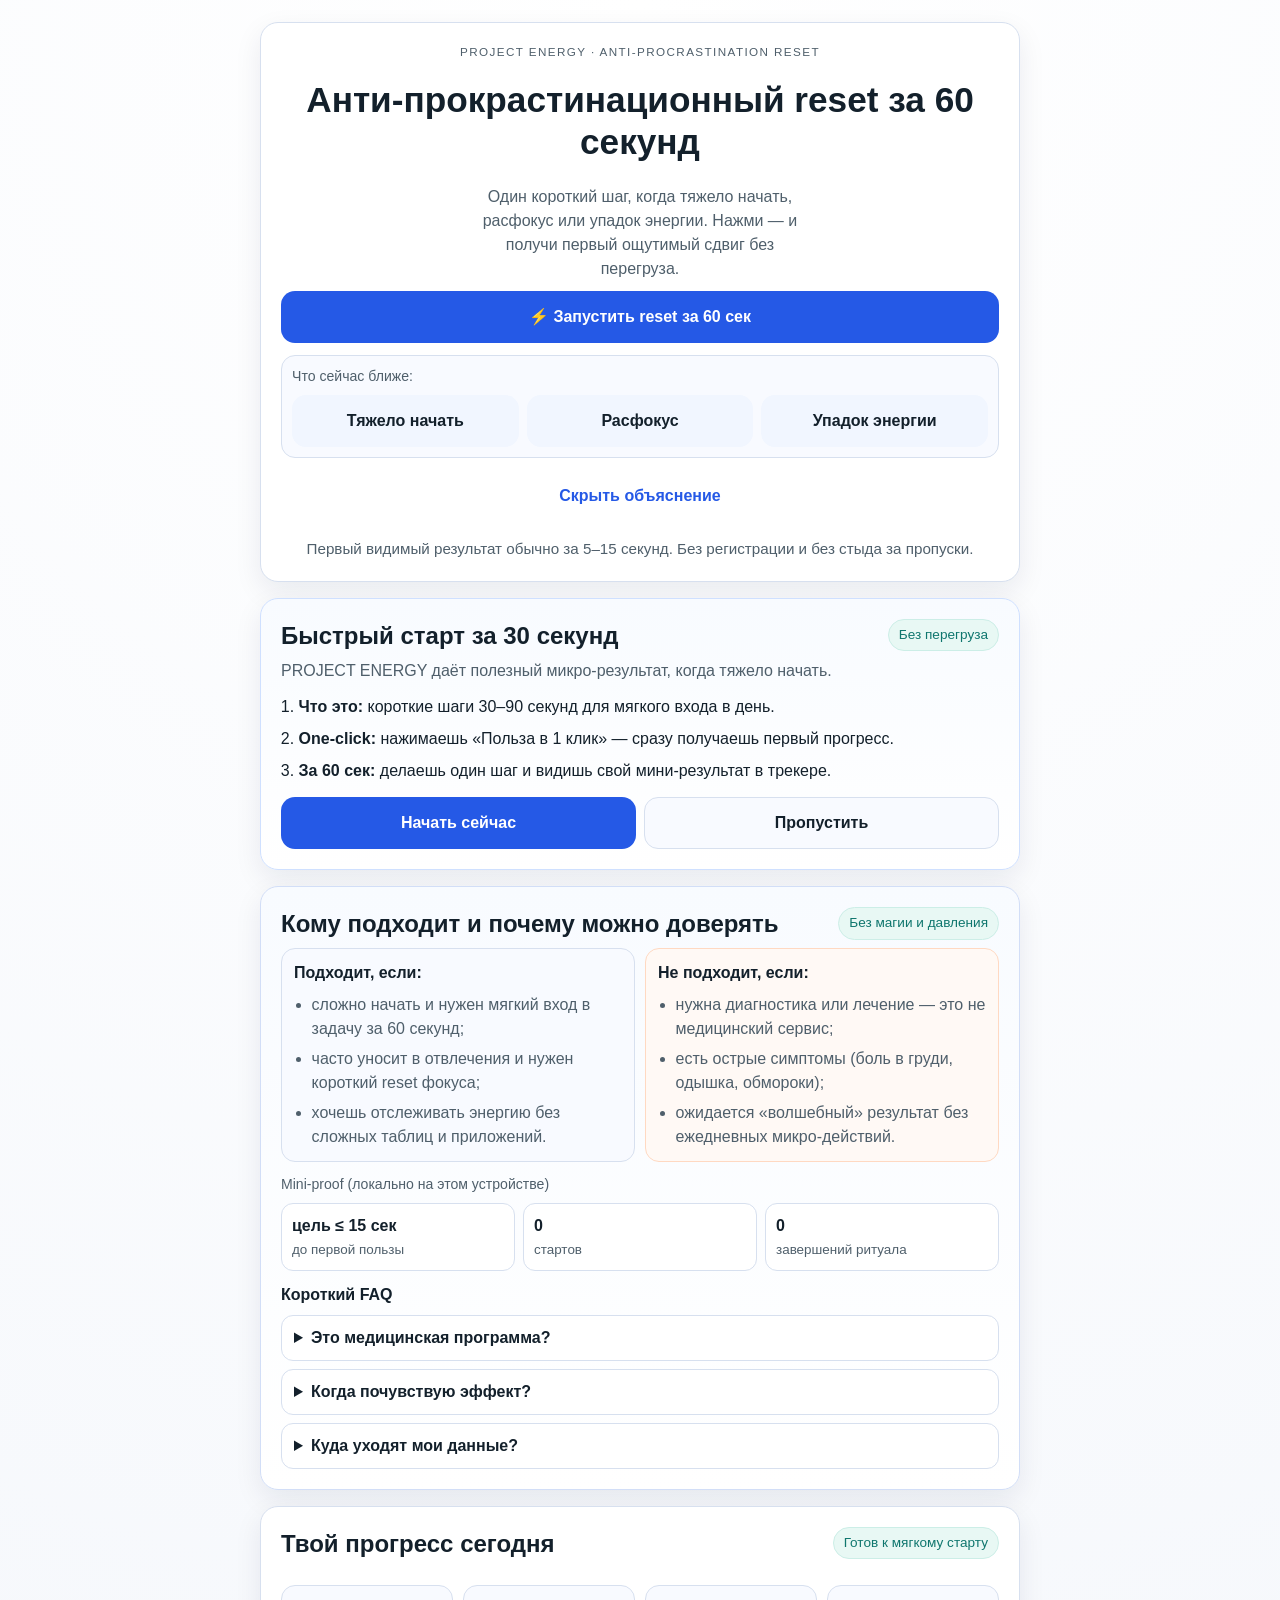
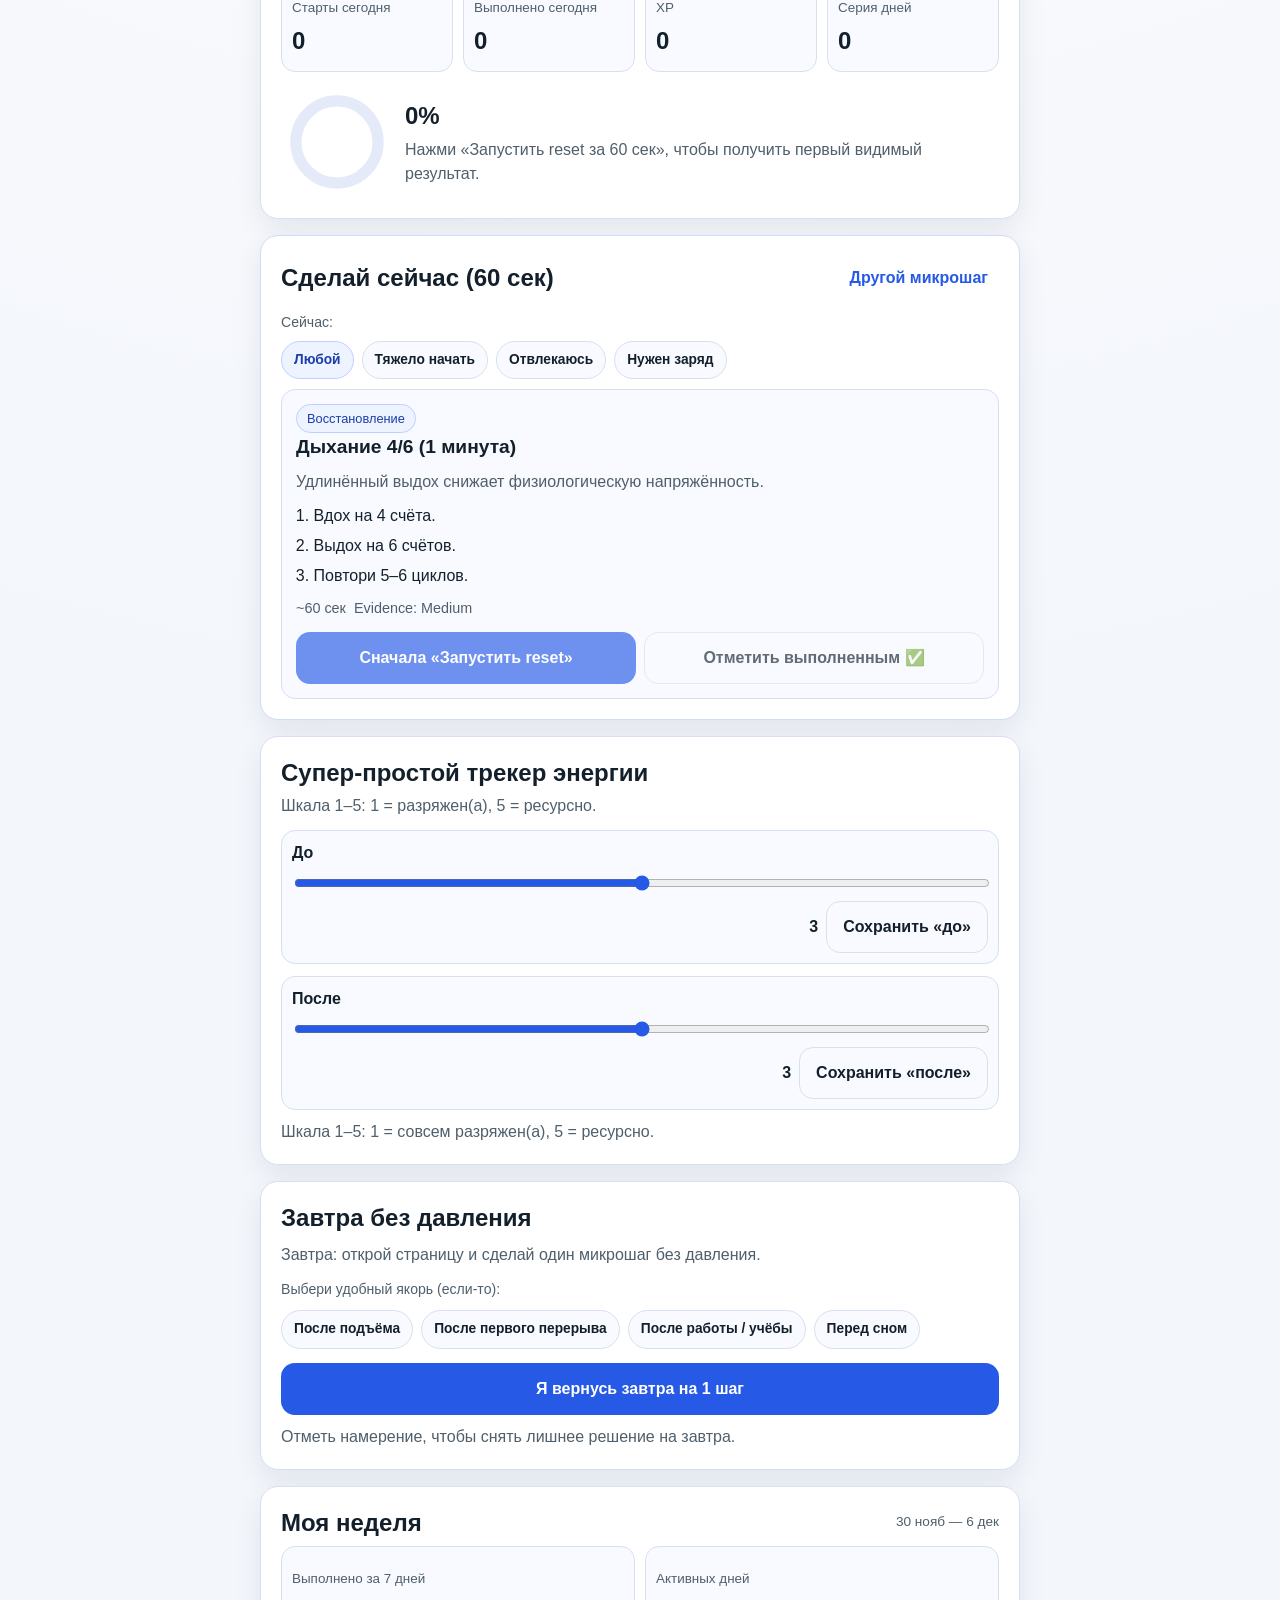
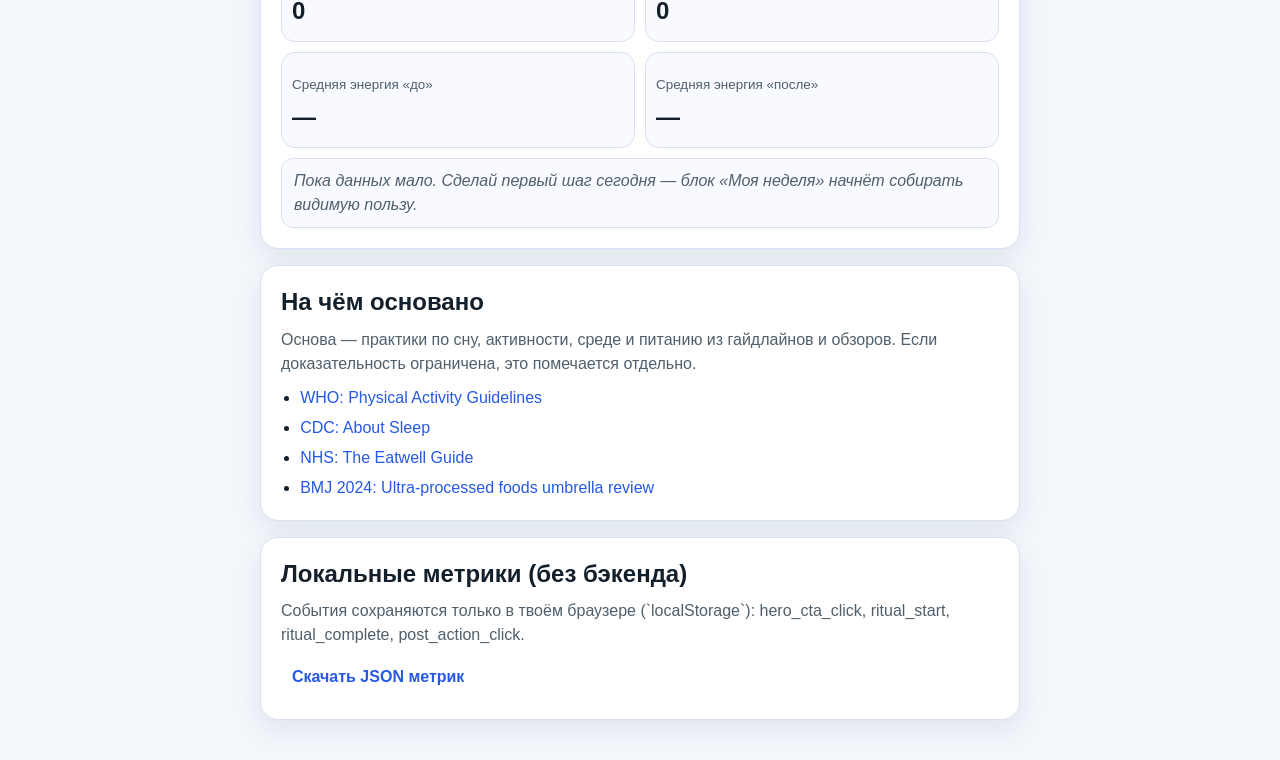
==== commit a6834af2: "feat: sprint-1 P0 quick wins for conversion and trust" ====
--- a/index.html
+++ b/index.html
@@ -3,24 +3,34 @@
   <head>
     <meta charset="UTF-8" />
     <meta name="viewport" content="width=device-width, initial-scale=1.0" />
-    <title>PROJECT ENERGY — польза в 1 клик</title>
+    <title>PROJECT ENERGY — reset за 60 секунд</title>
     <meta
       name="description"
-      content="PROJECT ENERGY — micro-product с пользой в 1 клик: 60-секундные ритуалы, мягкий прогресс и локальный трекер энергии."
+      content="PROJECT ENERGY — анти-прокрастинационный reset за 60 секунд: сценарные CTA, мягкий ритуал и локальный трекер энергии."
     />
     <link rel="stylesheet" href="styles.css" />
   </head>
   <body>
     <main class="app">
       <header class="hero card">
-        <p class="eyebrow">PROJECT ENERGY · evidence-informed</p>
-        <h1>Когда сложно начать — начни в 1 клик</h1>
+        <p class="eyebrow">PROJECT ENERGY · anti-procrastination reset</p>
+        <h1>Анти-прокрастинационный reset за 60 секунд</h1>
         <p class="subtitle">
-          Без длинных инструкций. Нажми, получи мгновенный результат и сделай короткий
-          60-секундный шаг для энергии.
-        </p>
-
-        <button id="one-click-cta" class="btn btn-primary" type="button">⚡ Польза в 1 клик</button>
+          Один короткий шаг, когда тяжело начать, расфокус или упадок энергии.
+          Нажми — и получи первый ощутимый сдвиг без перегруза.
+        </p>
+
+        <button id="one-click-cta" class="btn btn-primary" type="button">⚡ Запустить reset за 60 сек</button>
+
+        <div class="hero-scenarios" role="group" aria-label="Сценарии быстрого старта">
+          <p class="hero-scenarios-label">Что сейчас ближе:</p>
+          <div class="hero-scenarios-grid">
+            <button class="btn btn-scenario" data-hero-scenario="recovery" type="button" aria-pressed="false">Тяжело начать</button>
+            <button class="btn btn-scenario" data-hero-scenario="environment" type="button" aria-pressed="false">Расфокус</button>
+            <button class="btn btn-scenario" data-hero-scenario="nutrition" type="button" aria-pressed="false">Упадок энергии</button>
+          </div>
+        </div>
+
         <button
           id="how-it-works-btn"
           class="btn btn-text hero-help-btn"
@@ -30,7 +40,7 @@
         >
           Как это работает?
         </button>
-        <p class="micro-hint">Первый видимый результат обычно за 5–10 секунд.</p>
+        <p class="micro-hint">Первый видимый результат обычно за 5–15 секунд. Без регистрации и без стыда за пропуски.</p>
       </header>
 
       <section class="onboarding card" id="onboarding-card" aria-labelledby="onboarding-title" hidden>
@@ -47,6 +57,67 @@
         <div class="onboarding-actions">
           <button class="btn btn-primary" id="onboarding-start-btn" type="button">Начать сейчас</button>
           <button class="btn btn-secondary" id="onboarding-skip-btn" type="button">Пропустить</button>
+        </div>
+      </section>
+
+      <section class="trust card" id="trust-block" aria-labelledby="trust-title">
+        <div class="section-head trust-head">
+          <h2 id="trust-title">Кому подходит и почему можно доверять</h2>
+          <p class="status-chip">Без магии и давления</p>
+        </div>
+
+        <div class="trust-fit-grid">
+          <article class="trust-list">
+            <h3>Подходит, если:</h3>
+            <ul>
+              <li>сложно начать и нужен мягкий вход в задачу за 60 секунд;</li>
+              <li>часто уносит в отвлечения и нужен короткий reset фокуса;</li>
+              <li>хочешь отслеживать энергию без сложных таблиц и приложений.</li>
+            </ul>
+          </article>
+
+          <article class="trust-list trust-list-alert">
+            <h3>Не подходит, если:</h3>
+            <ul>
+              <li>нужна диагностика или лечение — это не медицинский сервис;</li>
+              <li>есть острые симптомы (боль в груди, одышка, обмороки);</li>
+              <li>ожидается «волшебный» результат без ежедневных микро-действий.</li>
+            </ul>
+          </article>
+        </div>
+
+        <div class="mini-proof" aria-label="Мини-доказательства">
+          <p class="mini-proof-title">Mini-proof (локально на этом устройстве)</p>
+          <div class="mini-proof-grid">
+            <article class="proof-item">
+              <strong id="proof-ttfv-value">цель ≤ 15 сек</strong>
+              <span>до первой пользы</span>
+            </article>
+            <article class="proof-item">
+              <strong id="proof-starts-total">0</strong>
+              <span>стартов</span>
+            </article>
+            <article class="proof-item">
+              <strong id="proof-completions-total">0</strong>
+              <span>завершений ритуала</span>
+            </article>
+          </div>
+        </div>
+
+        <div class="trust-faq" aria-label="Частые вопросы">
+          <h3>Короткий FAQ</h3>
+          <details>
+            <summary>Это медицинская программа?</summary>
+            <p>Нет. Это образовательный wellness-инструмент для микро-шагов и самонаблюдения.</p>
+          </details>
+          <details>
+            <summary>Когда почувствую эффект?</summary>
+            <p>Обычно первый микро-результат заметен в течение минуты. Устойчивый эффект — при регулярности.</p>
+          </details>
+          <details>
+            <summary>Куда уходят мои данные?</summary>
+            <p>Никуда. Состояние и события хранятся только в localStorage вашего браузера.</p>
+          </details>
         </div>
       </section>
 
@@ -90,7 +161,7 @@
           <div class="progress-copy">
             <p class="progress-label" id="progress-label">0%</p>
             <p class="reward-line" id="reward-line">
-              Нажми «Польза в 1 клик», чтобы получить первый видимый результат.
+              Нажми «Запустить reset за 60 сек», чтобы получить первый видимый результат.
             </p>
           </div>
         </div>
@@ -144,8 +215,12 @@
         </div>
         <p class="recap-row" id="recap-done">Сделано: —</p>
         <p class="recap-row" id="recap-energy">Энергия: —</p>
-        <p class="recap-row" id="recap-next">Следующий мягкий шаг: —</p>
-        <button class="btn btn-secondary" id="recap-next-btn" type="button">Сделать ещё один</button>
+        <p class="recap-row" id="recap-next">Следующий лучший шаг: —</p>
+        <p class="recap-row" id="recap-return">Когда вернуться: —</p>
+        <div class="recap-actions">
+          <button class="btn btn-primary" id="recap-next-btn" type="button">Сделать ещё один сейчас</button>
+          <button class="btn btn-secondary" id="recap-plan-btn" type="button">Запланировать возвращение</button>
+        </div>
       </section>
 
       <section class="energy card" aria-labelledby="energy-title">
@@ -173,7 +248,7 @@
         </p>
       </section>
 
-      <section class="tomorrow card" aria-labelledby="tomorrow-title">
+      <section class="tomorrow card" id="tomorrow-section" aria-labelledby="tomorrow-title">
         <h2 id="tomorrow-title">Завтра без давления</h2>
         <p id="tomorrow-step">Завтра: открой страницу и сделай один микрошаг без давления.</p>
 
@@ -265,8 +340,8 @@
       <section class="metrics card" aria-labelledby="metrics-title">
         <h2 id="metrics-title">Локальные метрики (без бэкенда)</h2>
         <p>
-          События сохраняются только в твоём браузере (`localStorage`): activation, completion,
-          time-to-first-value, return intent.
+          События сохраняются только в твоём браузере (`localStorage`): hero_cta_click,
+          ritual_start, ritual_complete, post_action_click.
         </p>
         <button class="btn btn-text" id="export-metrics-btn" type="button">Скачать JSON метрик</button>
       </section>
--- a/styles.css
+++ b/styles.css
@@ -54,6 +54,8 @@
 .hero {
   text-align: center;
   padding-top: 20px;
+  display: grid;
+  gap: 10px;
 }
 
 .eyebrow {
@@ -99,6 +101,46 @@
 .hero-help-btn {
   margin-top: 6px;
 }
+
+.hero-scenarios {
+  margin-top: 2px;
+  text-align: left;
+  background: var(--surface-soft);
+  border: 1px solid var(--border);
+  border-radius: 14px;
+  padding: 10px;
+}
+
+.hero-scenarios-label {
+  margin: 0 0 8px;
+  color: var(--muted);
+  font-size: 0.88rem;
+}
+
+.hero-scenarios-grid {
+  display: grid;
+  gap: 8px;
+}
+
+.btn-scenario {
+  justify-content: flex-start;
+  min-height: 44px;
+  padding: 10px 12px;
+  color: var(--text);
+  background: #f1f6ff;
+  border-color: #cadeff;
+}
+
+.btn-scenario:hover {
+  background: #e6efff;
+}
+
+.btn-scenario[aria-pressed='true'] {
+  color: #1b3ea9;
+  background: #dfeaff;
+  border-color: #b4c9ff;
+}
+
 
 .section-head {
   display: flex;
@@ -259,6 +301,111 @@
   cursor: not-allowed;
 }
 
+.trust {
+  border-color: #d2def7;
+  background: linear-gradient(180deg, #f8fbff 0%, #ffffff 100%);
+}
+
+.trust-head {
+  margin-bottom: 8px;
+}
+
+.trust-fit-grid {
+  display: grid;
+  gap: 10px;
+}
+
+.trust-list {
+  background: var(--surface-soft);
+  border: 1px solid var(--border);
+  border-radius: 14px;
+  padding: 12px;
+}
+
+.trust-list h3 {
+  margin: 0;
+  font-size: 1rem;
+}
+
+.trust-list ul {
+  margin: 8px 0 0;
+  padding-left: 1.1rem;
+  color: var(--muted);
+}
+
+.trust-list li + li {
+  margin-top: 6px;
+}
+
+.trust-list-alert {
+  border-color: #ffd9c2;
+  background: #fff9f5;
+}
+
+.mini-proof {
+  margin-top: 12px;
+}
+
+.mini-proof-title {
+  margin: 0;
+  color: var(--muted);
+  font-size: 0.88rem;
+}
+
+.mini-proof-grid {
+  margin-top: 8px;
+  display: grid;
+  gap: 8px;
+}
+
+.proof-item {
+  margin: 0;
+  background: #ffffff;
+  border: 1px solid var(--border);
+  border-radius: 12px;
+  padding: 10px;
+}
+
+.proof-item strong {
+  display: block;
+  font-size: 1rem;
+}
+
+.proof-item span {
+  display: block;
+  margin-top: 2px;
+  color: var(--muted);
+  font-size: 0.84rem;
+}
+
+.trust-faq {
+  margin-top: 12px;
+  display: grid;
+  gap: 8px;
+}
+
+.trust-faq h3 {
+  margin: 0;
+  font-size: 1rem;
+}
+
+.trust-faq details {
+  border: 1px solid var(--border);
+  border-radius: 12px;
+  background: #ffffff;
+  padding: 10px 12px;
+}
+
+.trust-faq summary {
+  cursor: pointer;
+  font-weight: 600;
+}
+
+.trust-faq p {
+  margin: 8px 0 0;
+  color: var(--muted);
+}
+
 .dashboard {
   display: grid;
   gap: 14px;
@@ -439,7 +586,9 @@
   color: var(--text);
 }
 
-#recap-next-btn {
+.recap-actions {
+  display: grid;
+  gap: 8px;
   margin-top: 12px;
 }
 
@@ -618,6 +767,26 @@
     grid-template-columns: 1fr 1fr;
   }
 
+  .hero-scenarios-grid {
+    grid-template-columns: repeat(3, minmax(0, 1fr));
+  }
+
+  .trust-fit-grid {
+    grid-template-columns: 1fr 1fr;
+  }
+
+  .mini-proof-grid {
+    grid-template-columns: repeat(3, minmax(0, 1fr));
+  }
+
+  .recap-actions {
+    grid-template-columns: 1fr 1fr;
+  }
+
+  .mechanics-grid {
+    grid-template-columns: 1fr 1fr;
+  }
+
   .section-head {
     align-items: center;
   }
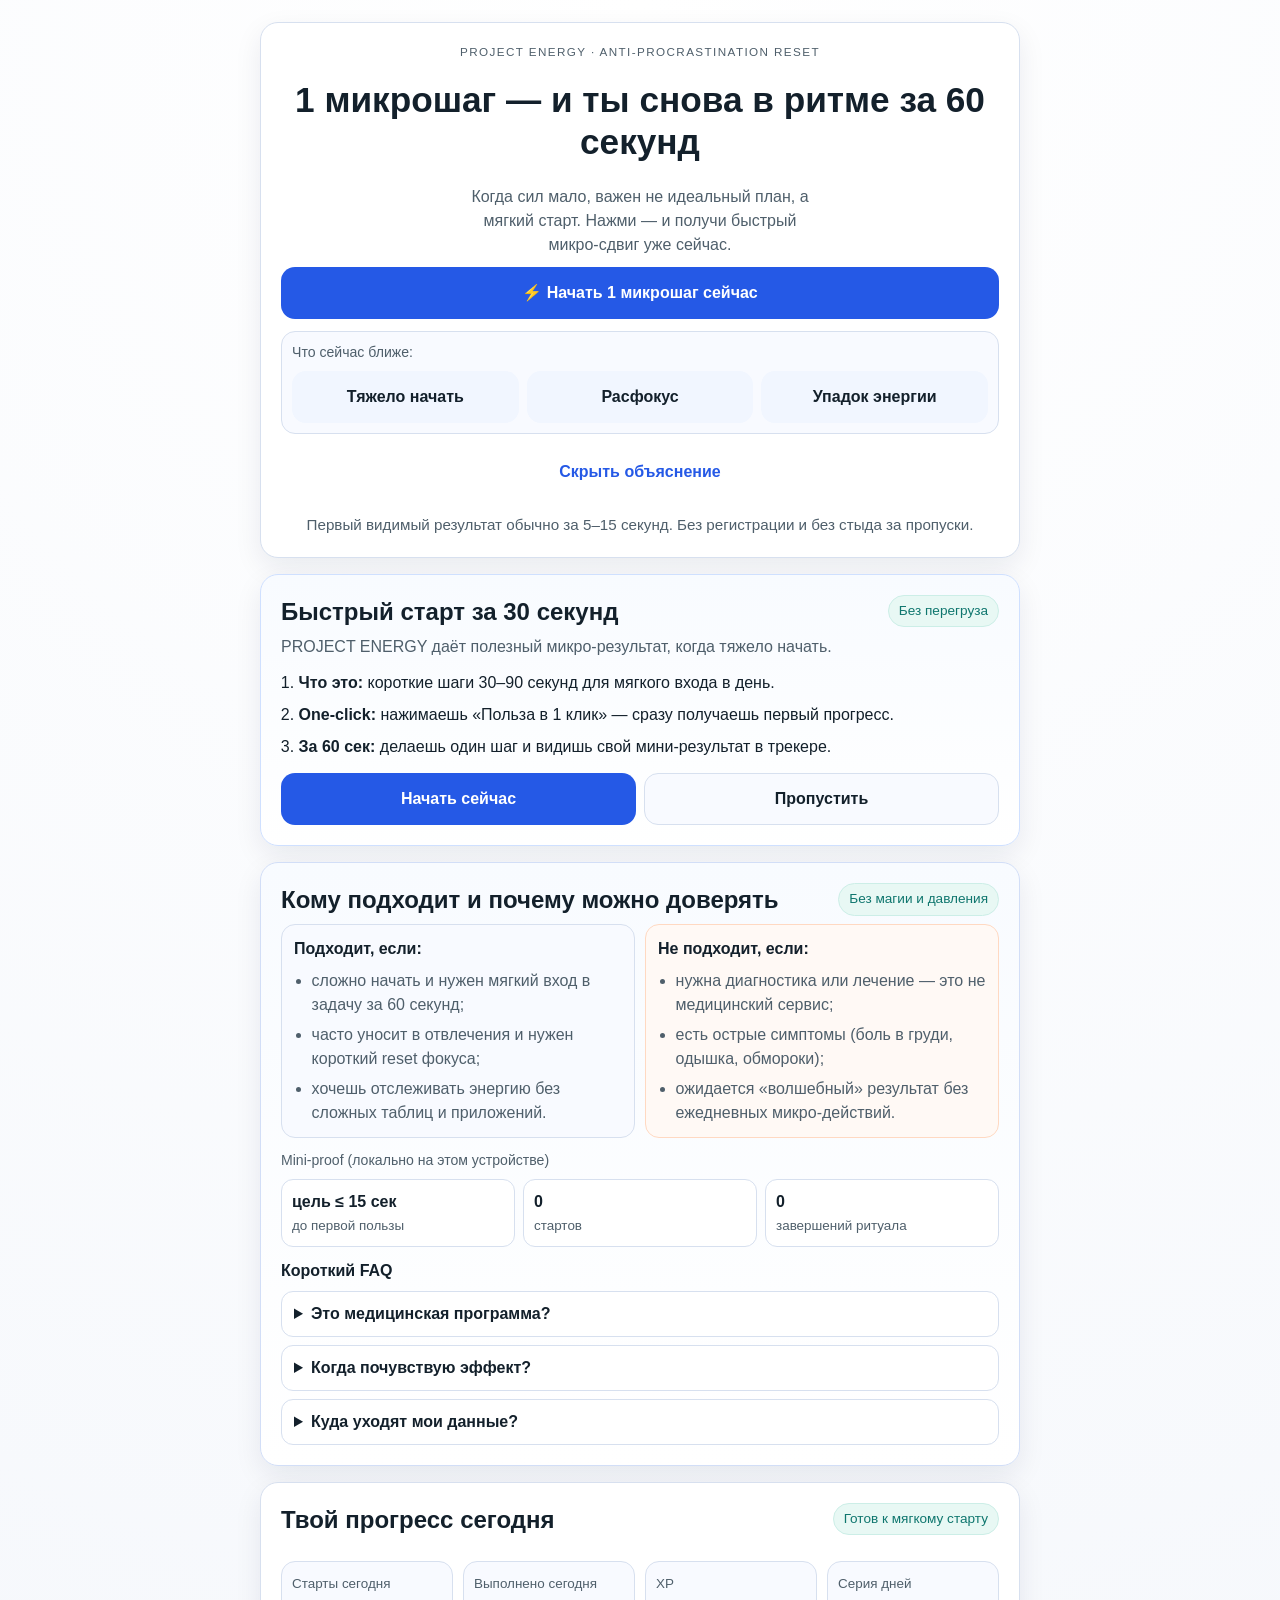
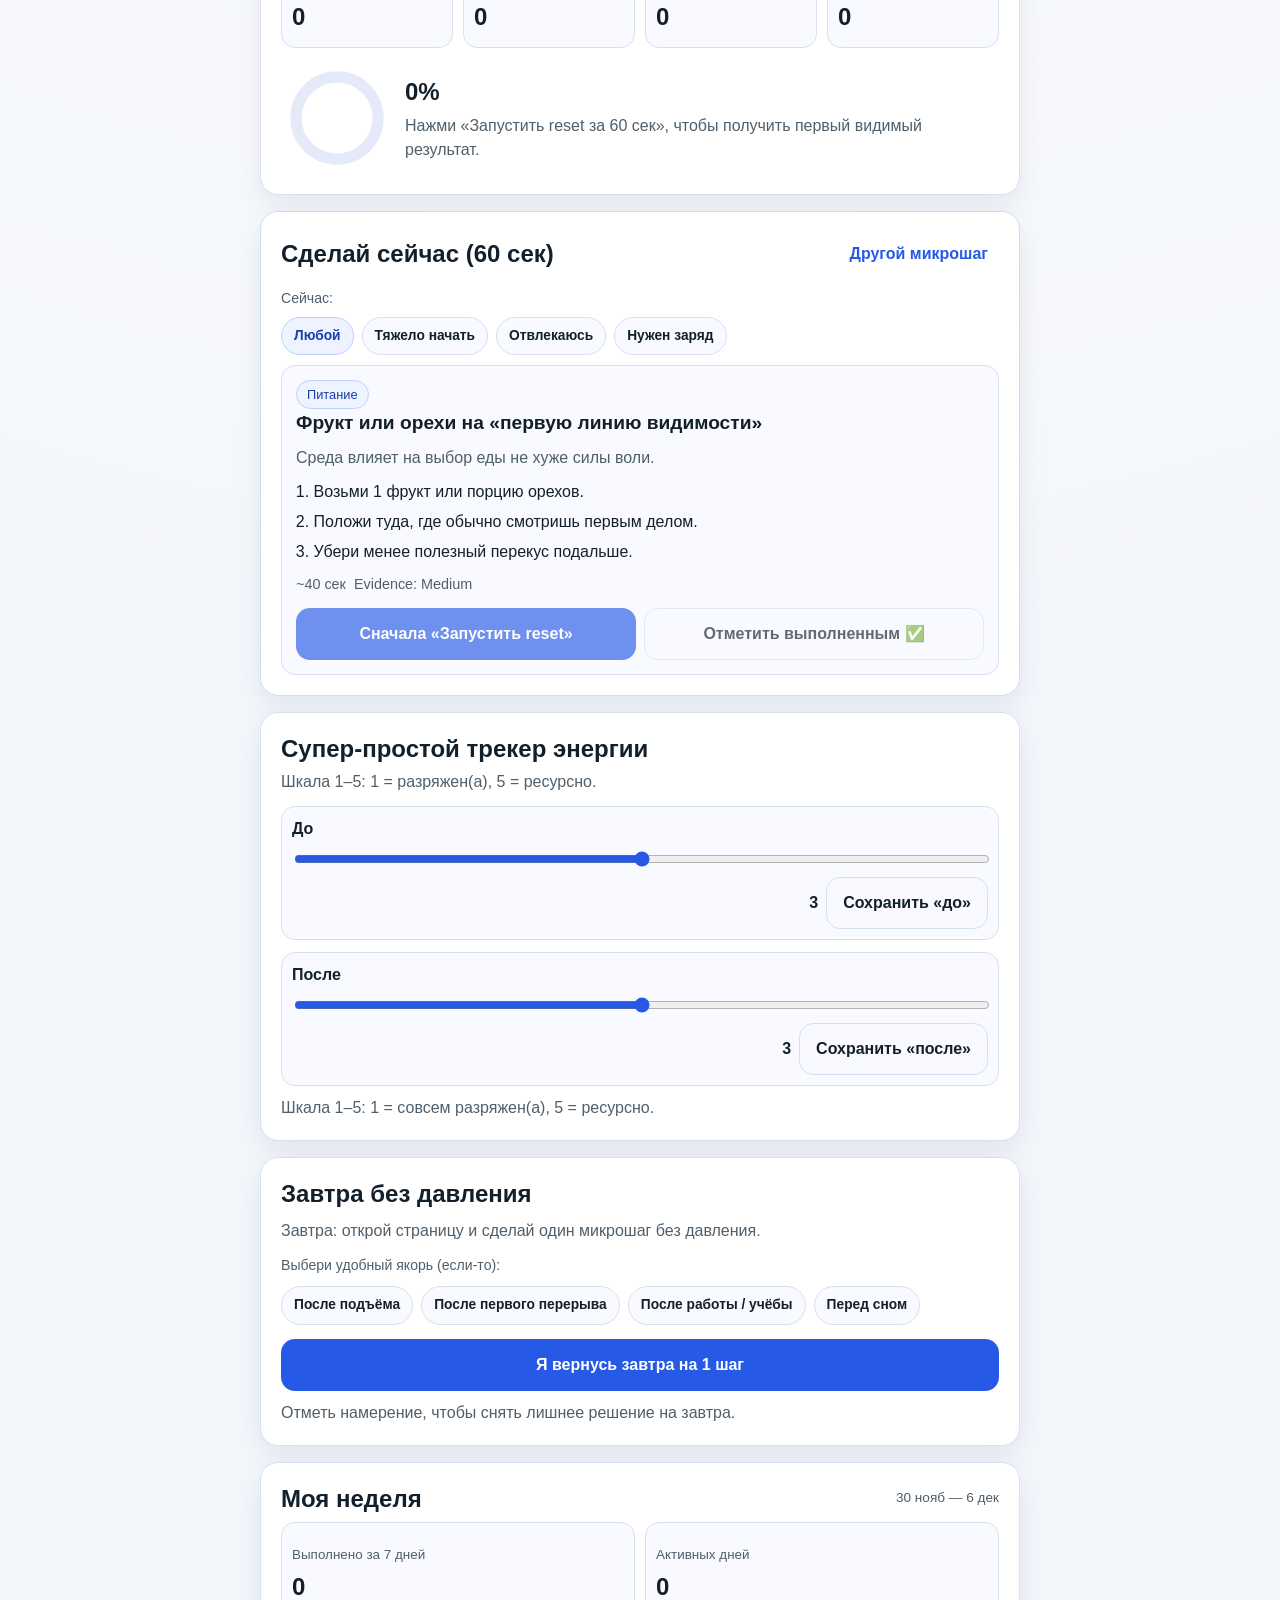
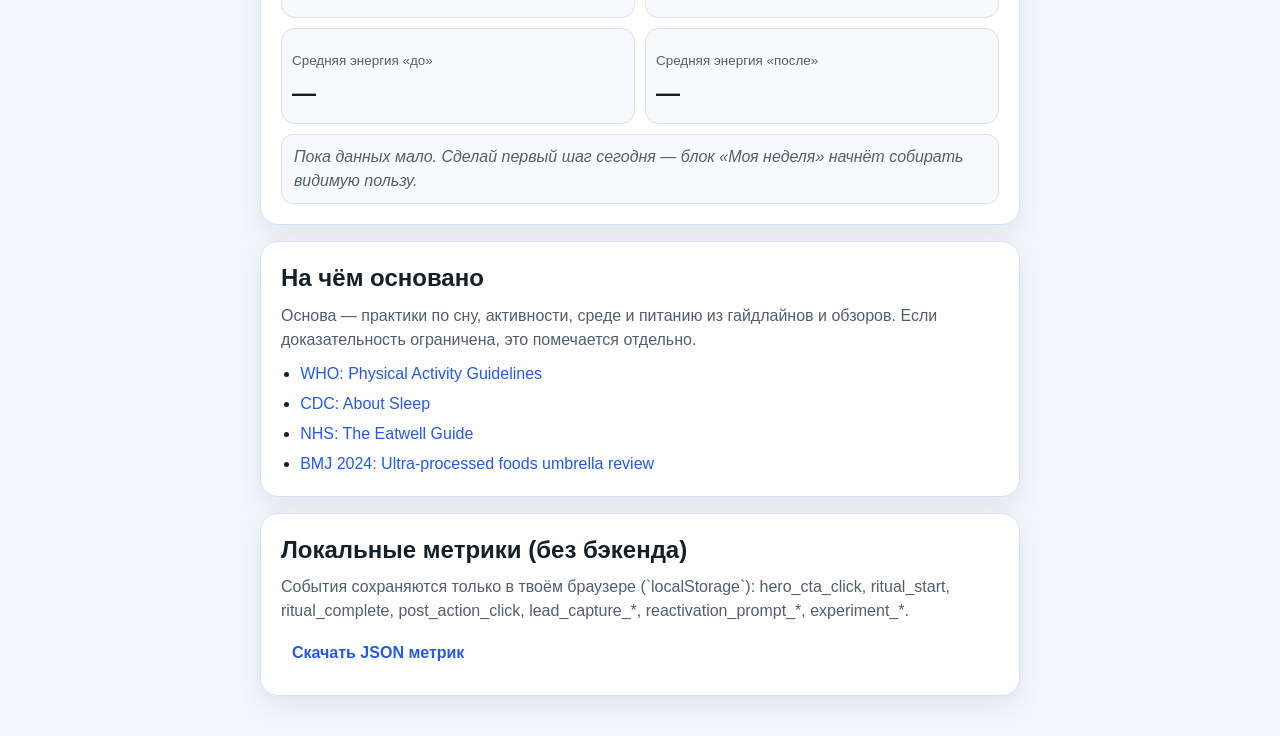
==== commit 4a3f3d4d: "feat: implement Sprint-2 lead capture, reactivation, and A/B framework" ====
--- a/index.html
+++ b/index.html
@@ -14,8 +14,8 @@
     <main class="app">
       <header class="hero card">
         <p class="eyebrow">PROJECT ENERGY · anti-procrastination reset</p>
-        <h1>Анти-прокрастинационный reset за 60 секунд</h1>
-        <p class="subtitle">
+        <h1 id="hero-headline">Анти-прокрастинационный reset за 60 секунд</h1>
+        <p class="subtitle" id="hero-subtitle">
           Один короткий шаг, когда тяжело начать, расфокус или упадок энергии.
           Нажми — и получи первый ощутимый сдвиг без перегруза.
         </p>
@@ -164,6 +164,56 @@
               Нажми «Запустить reset за 60 сек», чтобы получить первый видимый результат.
             </p>
           </div>
+        </div>
+      </section>
+
+      <section class="lead-capture card" id="lead-capture-card" aria-labelledby="lead-capture-title" hidden>
+        <div class="section-head lead-capture-head">
+          <h2 id="lead-capture-title">Поддерживать ритм: 1 микрошаг в день</h2>
+          <p class="status-chip">Опционально</p>
+        </div>
+        <p class="lead-capture-copy">
+          Оставь Telegram и/или email (минимум один канал), чтобы зафиксировать ритм «1 микрошаг в день».
+          Никаких внешних отправок: контакт хранится только локально на этом устройстве.
+        </p>
+        <form class="lead-capture-form" id="lead-capture-form" novalidate>
+          <label class="lead-field" for="lead-telegram">
+            Telegram (можно без @)
+            <input id="lead-telegram" name="telegram" type="text" inputmode="text" autocomplete="username" placeholder="@username" />
+          </label>
+          <label class="lead-field" for="lead-email">
+            Email
+            <input id="lead-email" name="email" type="email" inputmode="email" autocomplete="email" placeholder="you@example.com" />
+          </label>
+          <label class="lead-consent" for="lead-consent">
+            <input id="lead-consent" name="consent" type="checkbox" />
+            Согласен(на) сохранить контакт и согласие локально в браузере.
+          </label>
+          <div class="lead-actions">
+            <button class="btn btn-primary" id="lead-submit-btn" type="submit">Сохранить контакт</button>
+            <button class="btn btn-secondary" id="lead-skip-btn" type="button">Пропустить</button>
+          </div>
+        </form>
+        <p class="lead-status" id="lead-capture-status" aria-live="polite">
+          Оставь Telegram и/или email (минимум один канал), чтобы зафиксировать формат «1 микрошаг в день».
+        </p>
+        <button class="btn btn-text lead-reset-btn" id="lead-reset-btn" type="button" hidden>Открыть форму снова</button>
+      </section>
+
+      <section class="reactivation card" id="reactivation-card" aria-labelledby="reactivation-title" hidden>
+        <div class="section-head reactivation-head">
+          <h2 id="reactivation-title">Вернуться в ритм</h2>
+          <p class="status-chip" id="reactivation-stage">D1</p>
+        </div>
+        <p class="reactivation-message" id="reactivation-message">
+          Пауза — это нормально. Вернись с одного мягкого шага без давления.
+        </p>
+        <p class="reactivation-recommendation" id="reactivation-recommendation">
+          Рекомендация появится автоматически на основе последнего completion и твоих намерений.
+        </p>
+        <div class="reactivation-actions">
+          <button class="btn btn-primary" id="reactivation-start-btn" type="button">Сделать 1 мягкий шаг сейчас</button>
+          <button class="btn btn-secondary" id="reactivation-snooze-btn" type="button">Вернусь позже сегодня</button>
         </div>
       </section>
 
@@ -341,7 +391,7 @@
         <h2 id="metrics-title">Локальные метрики (без бэкенда)</h2>
         <p>
           События сохраняются только в твоём браузере (`localStorage`): hero_cta_click,
-          ritual_start, ritual_complete, post_action_click.
+          ritual_start, ritual_complete, post_action_click, lead_capture_*, reactivation_prompt_*, experiment_*.
         </p>
         <button class="btn btn-text" id="export-metrics-btn" type="button">Скачать JSON метрик</button>
       </section>
--- a/styles.css
+++ b/styles.css
@@ -404,6 +404,120 @@
 .trust-faq p {
   margin: 8px 0 0;
   color: var(--muted);
+}
+
+.lead-capture {
+  border-color: #cde2ff;
+  background: linear-gradient(180deg, #f8fbff 0%, #ffffff 100%);
+}
+
+.lead-capture-head {
+  margin-bottom: 8px;
+}
+
+.lead-capture-copy {
+  margin: 0;
+  color: var(--muted);
+}
+
+.lead-capture-form {
+  margin-top: 12px;
+  display: grid;
+  gap: 10px;
+}
+
+.lead-field {
+  display: grid;
+  gap: 6px;
+  font-weight: 600;
+  font-size: 0.93rem;
+}
+
+.lead-field input {
+  min-height: 44px;
+  border: 1px solid var(--border);
+  border-radius: 12px;
+  padding: 10px 12px;
+  font: inherit;
+  color: var(--text);
+  background: #ffffff;
+}
+
+.lead-consent {
+  display: flex;
+  align-items: flex-start;
+  gap: 8px;
+  color: var(--muted);
+  font-size: 0.88rem;
+}
+
+.lead-consent input {
+  margin-top: 3px;
+  width: 18px;
+  height: 18px;
+  accent-color: var(--accent);
+}
+
+.lead-actions {
+  display: grid;
+  gap: 8px;
+}
+
+.lead-status {
+  margin: 12px 0 0;
+  border-radius: 12px;
+  border: 1px solid var(--border);
+  background: var(--surface-soft);
+  padding: 10px 12px;
+  color: var(--muted);
+  font-size: 0.9rem;
+}
+
+.lead-status.is-success {
+  border-color: #b6eadf;
+  background: #ecfbf7;
+  color: #0f766e;
+}
+
+.lead-status.is-invalid {
+  border-color: #ffd1d1;
+  background: #fff5f5;
+  color: #a03434;
+}
+
+.lead-status.is-skip {
+  border-color: #d9e4ff;
+  background: #f4f7ff;
+  color: #2c4a95;
+}
+
+.lead-reset-btn {
+  margin-top: 6px;
+}
+
+.reactivation {
+  border-color: #c7e9e1;
+  background: linear-gradient(180deg, #f6fcfa 0%, #ffffff 100%);
+}
+
+.reactivation-head {
+  margin-bottom: 8px;
+}
+
+.reactivation-message {
+  margin: 0;
+  color: var(--text);
+}
+
+.reactivation-recommendation {
+  margin: 10px 0 0;
+  color: var(--muted);
+}
+
+.reactivation-actions {
+  margin-top: 12px;
+  display: grid;
+  gap: 8px;
 }
 
 .dashboard {
@@ -767,6 +881,11 @@
     grid-template-columns: 1fr 1fr;
   }
 
+  .lead-actions,
+  .reactivation-actions {
+    grid-template-columns: 1fr 1fr;
+  }
+
   .hero-scenarios-grid {
     grid-template-columns: repeat(3, minmax(0, 1fr));
   }
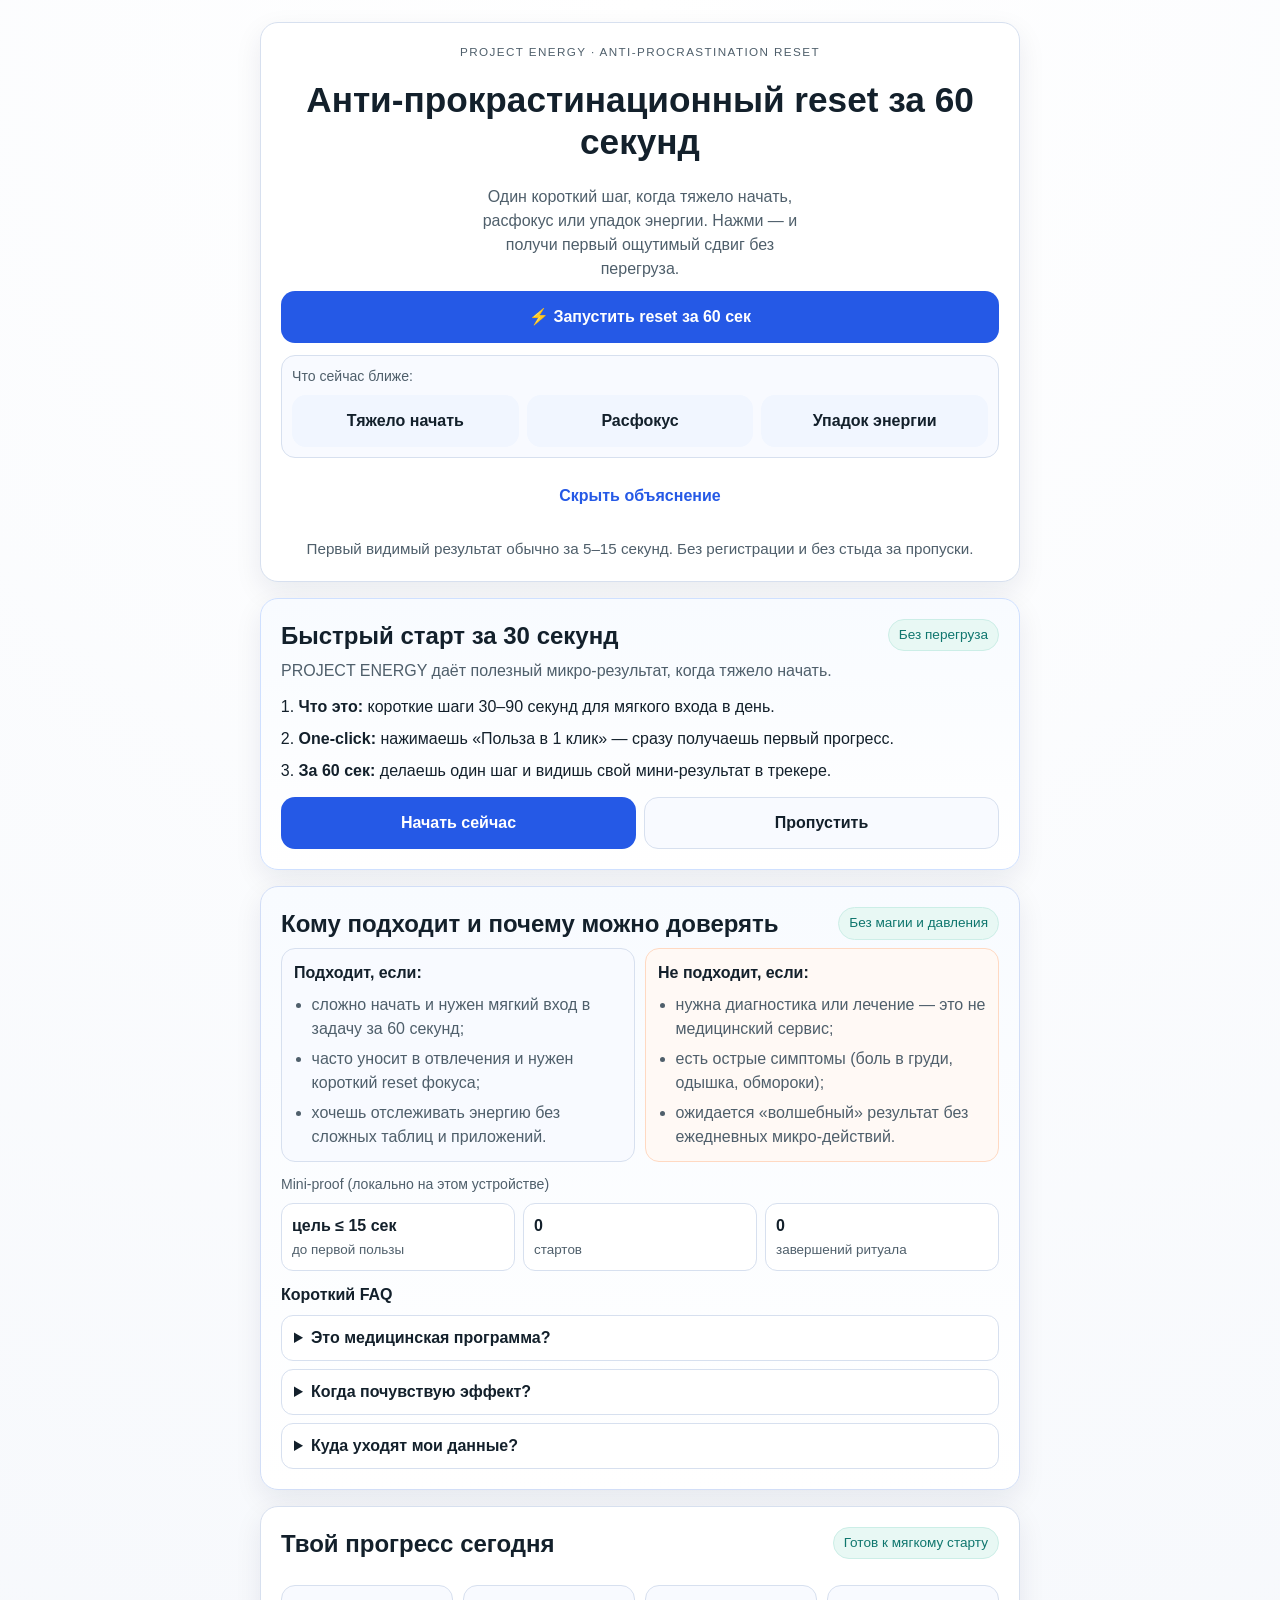
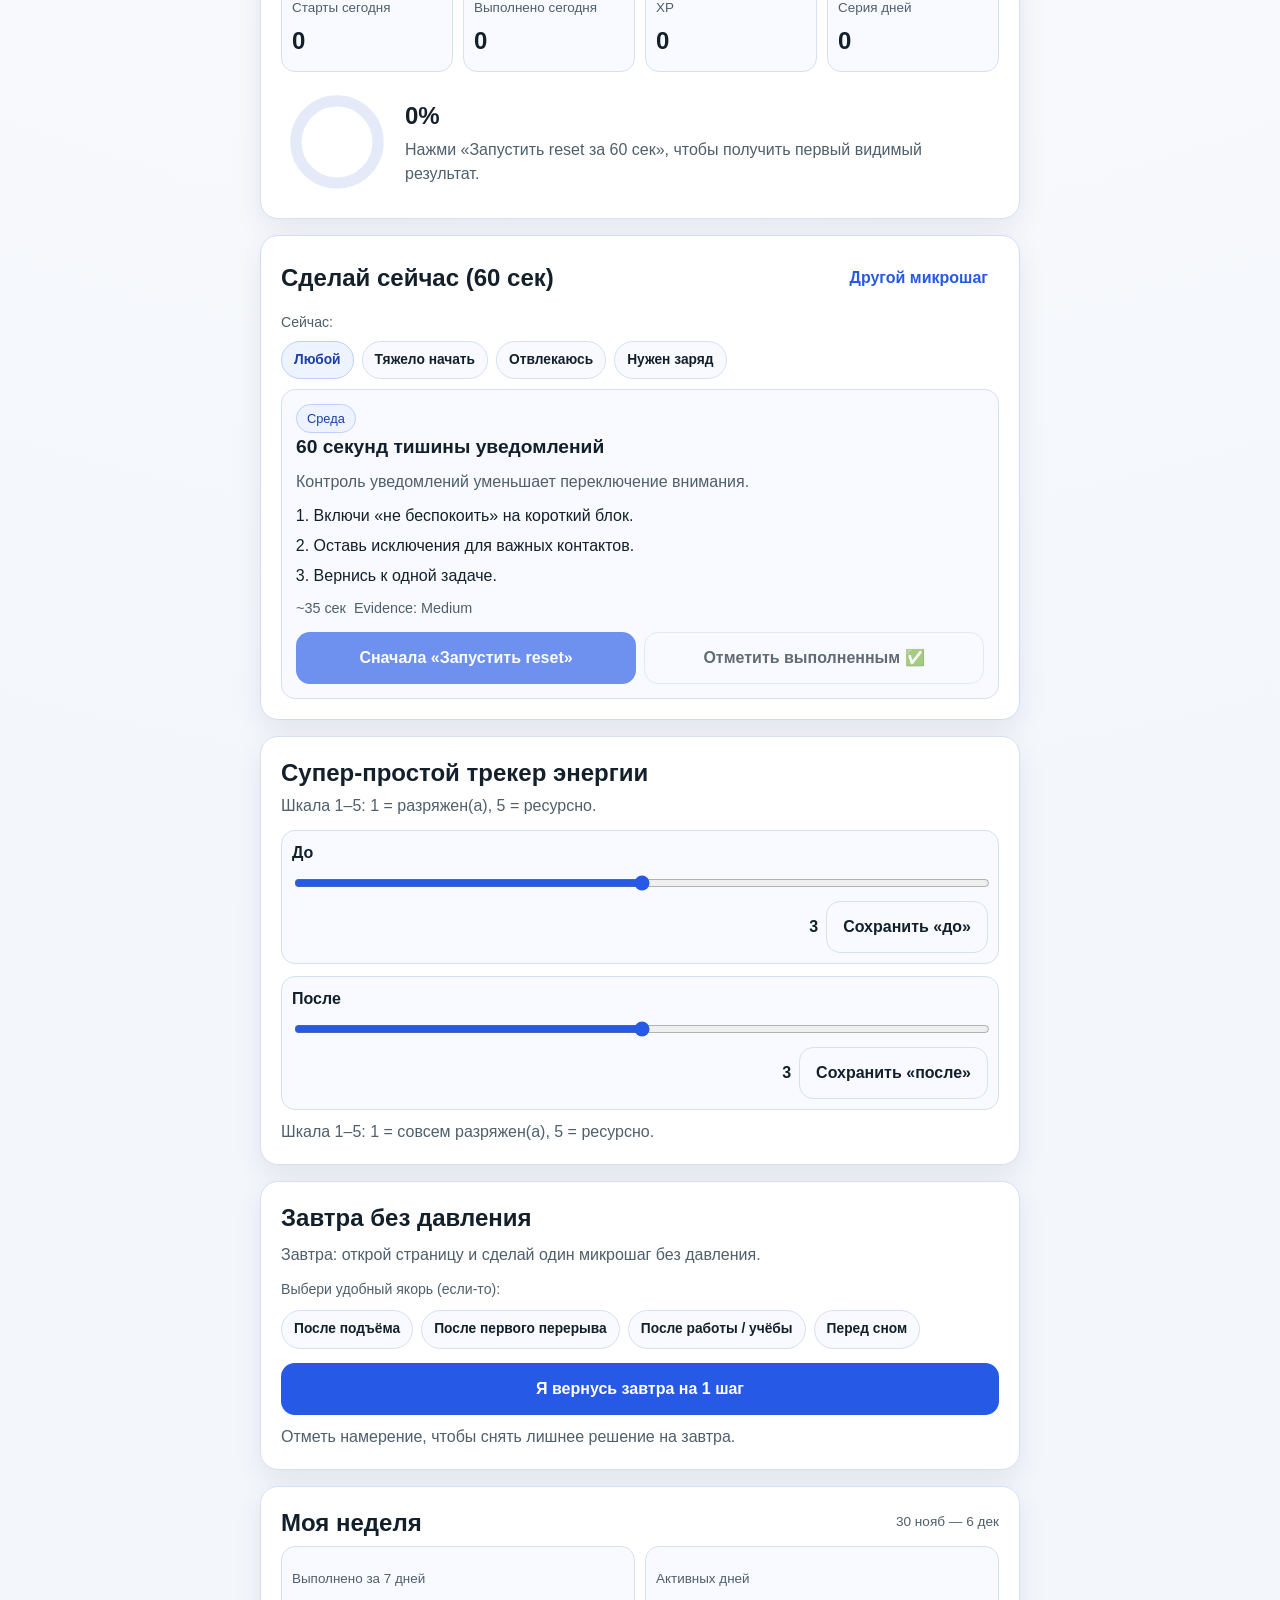
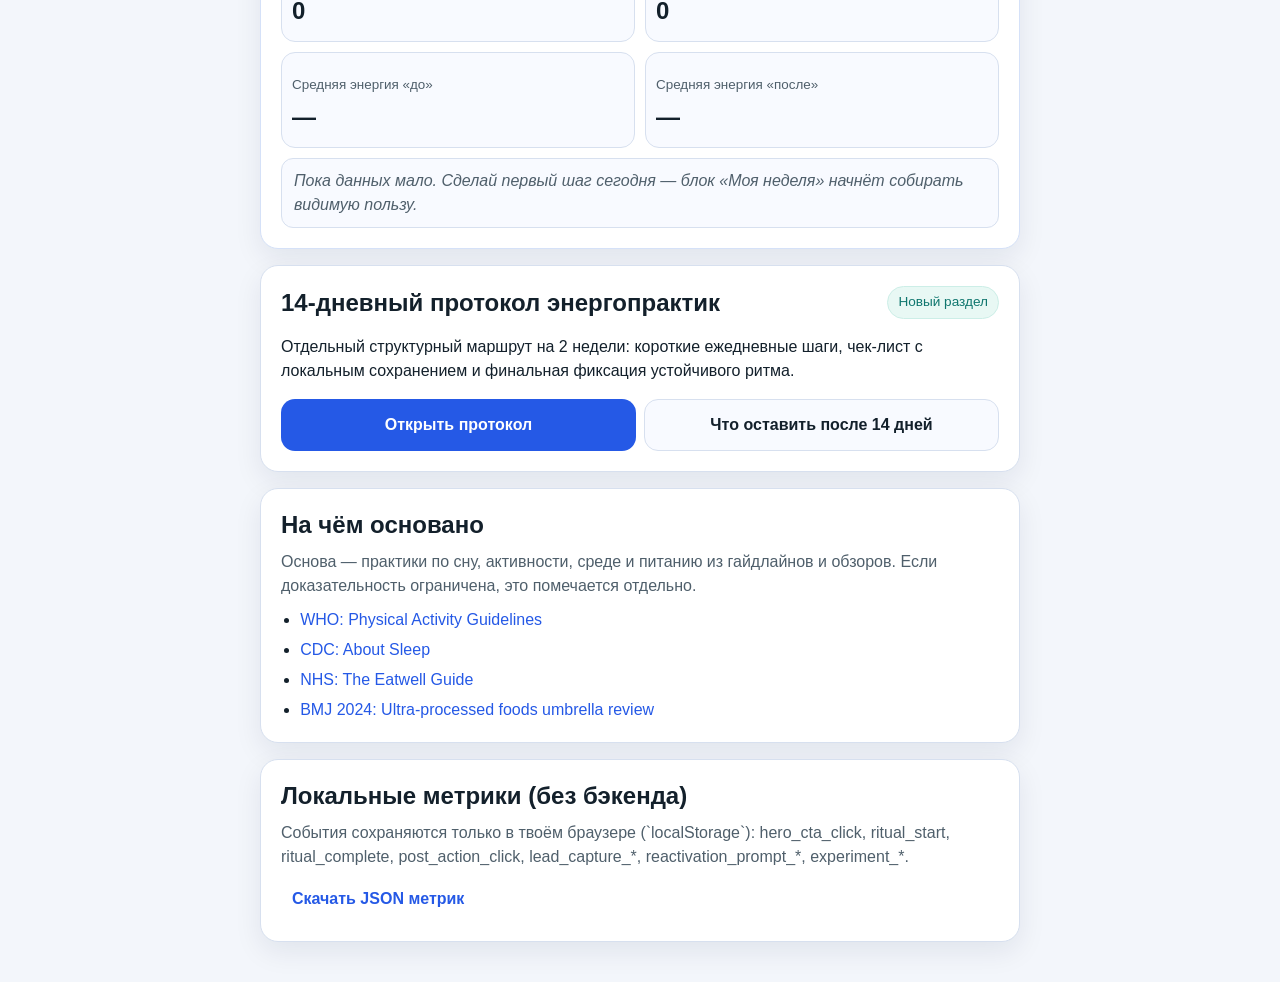
==== commit 21ff803a: "Добавить 14-дневный протокол энергопрактик" ====
--- a/index.html
+++ b/index.html
@@ -348,6 +348,21 @@
         <p class="weekly-insight" id="weekly-insight" aria-live="polite">
           Добавь первый шаг сегодня — и здесь появится недельная динамика.
         </p>
+      </section>
+
+      <section class="protocol card" aria-labelledby="protocol-title">
+        <div class="section-head">
+          <h2 id="protocol-title">14-дневный протокол энергопрактик</h2>
+          <p class="status-chip">Новый раздел</p>
+        </div>
+        <p>
+          Отдельный структурный маршрут на 2 недели: короткие ежедневные шаги,
+          чек-лист с локальным сохранением и финальная фиксация устойчивого ритма.
+        </p>
+        <div class="recap-actions">
+          <a class="btn btn-primary" href="protocol-14-days.html">Открыть протокол</a>
+          <a class="btn btn-secondary" href="protocol-14-days.html#after-title">Что оставить после 14 дней</a>
+        </div>
       </section>
 
       <section class="reentry card" id="reentry-card" hidden>
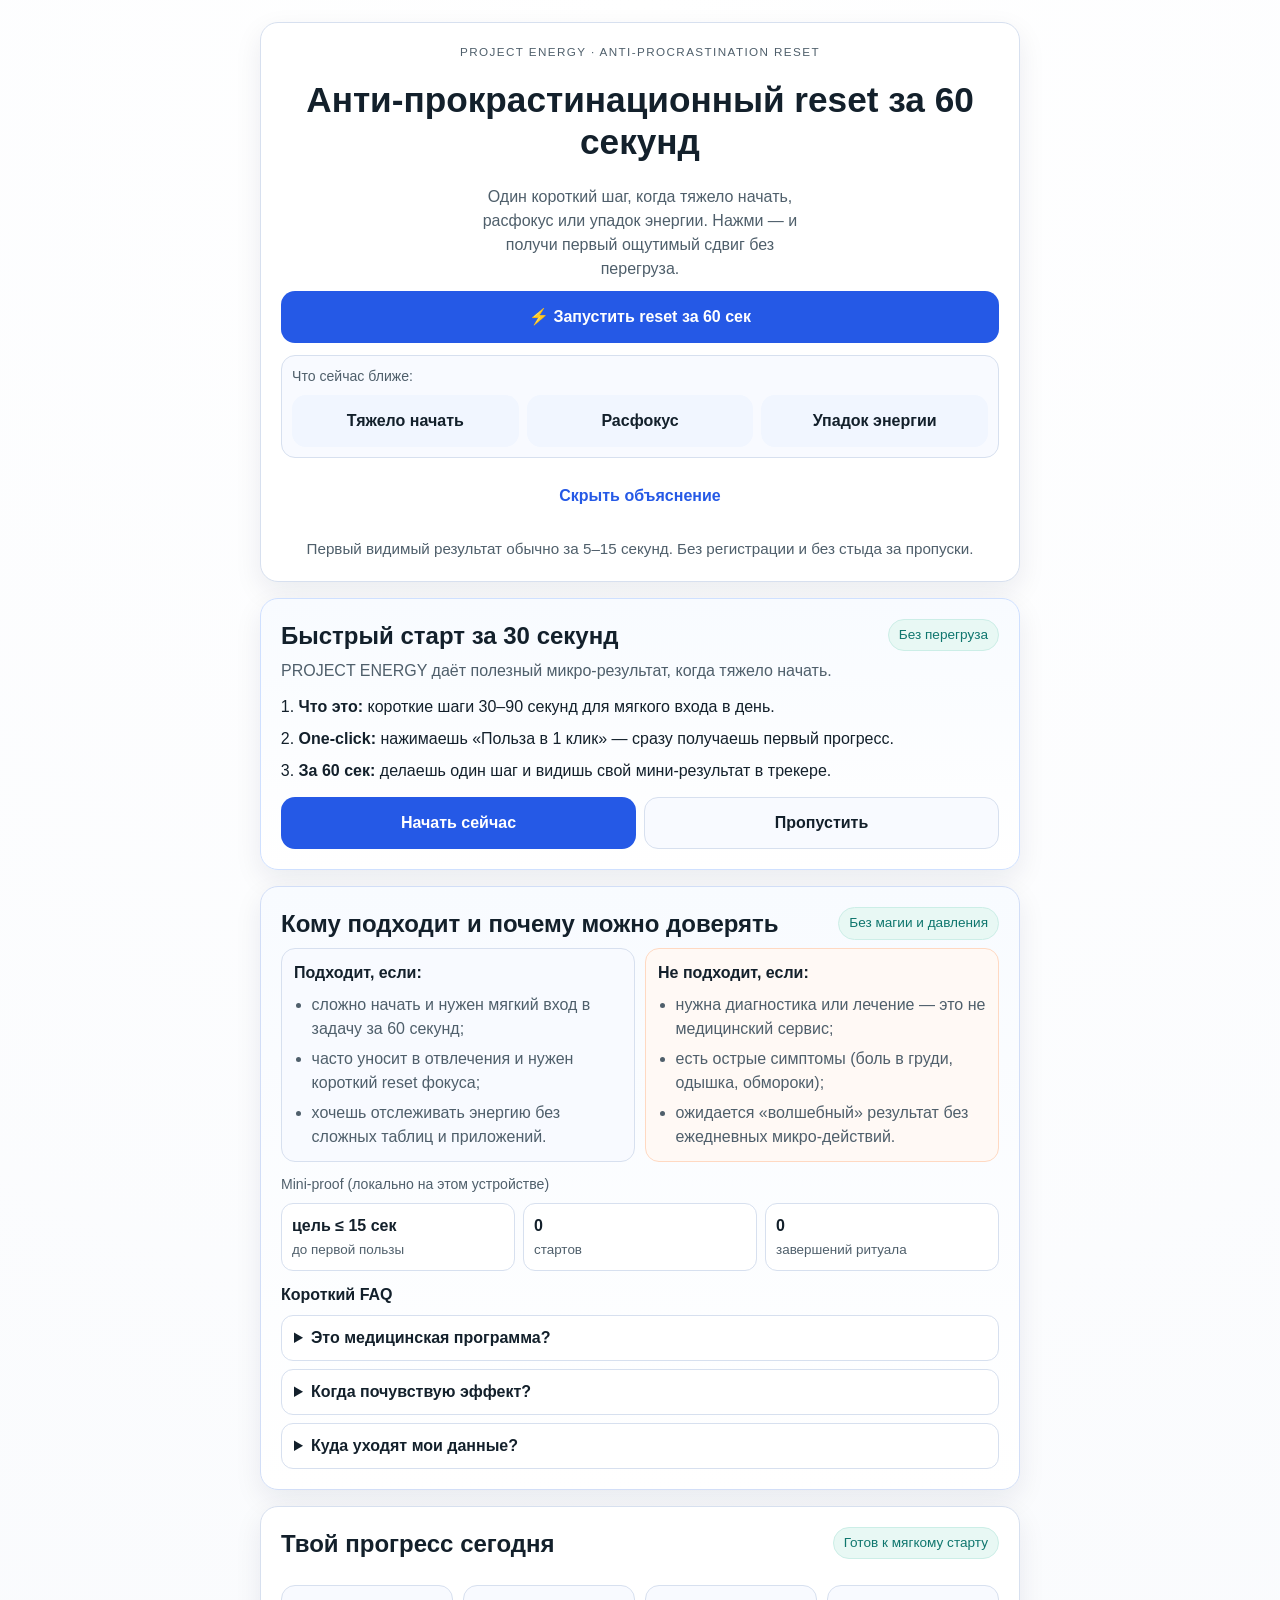
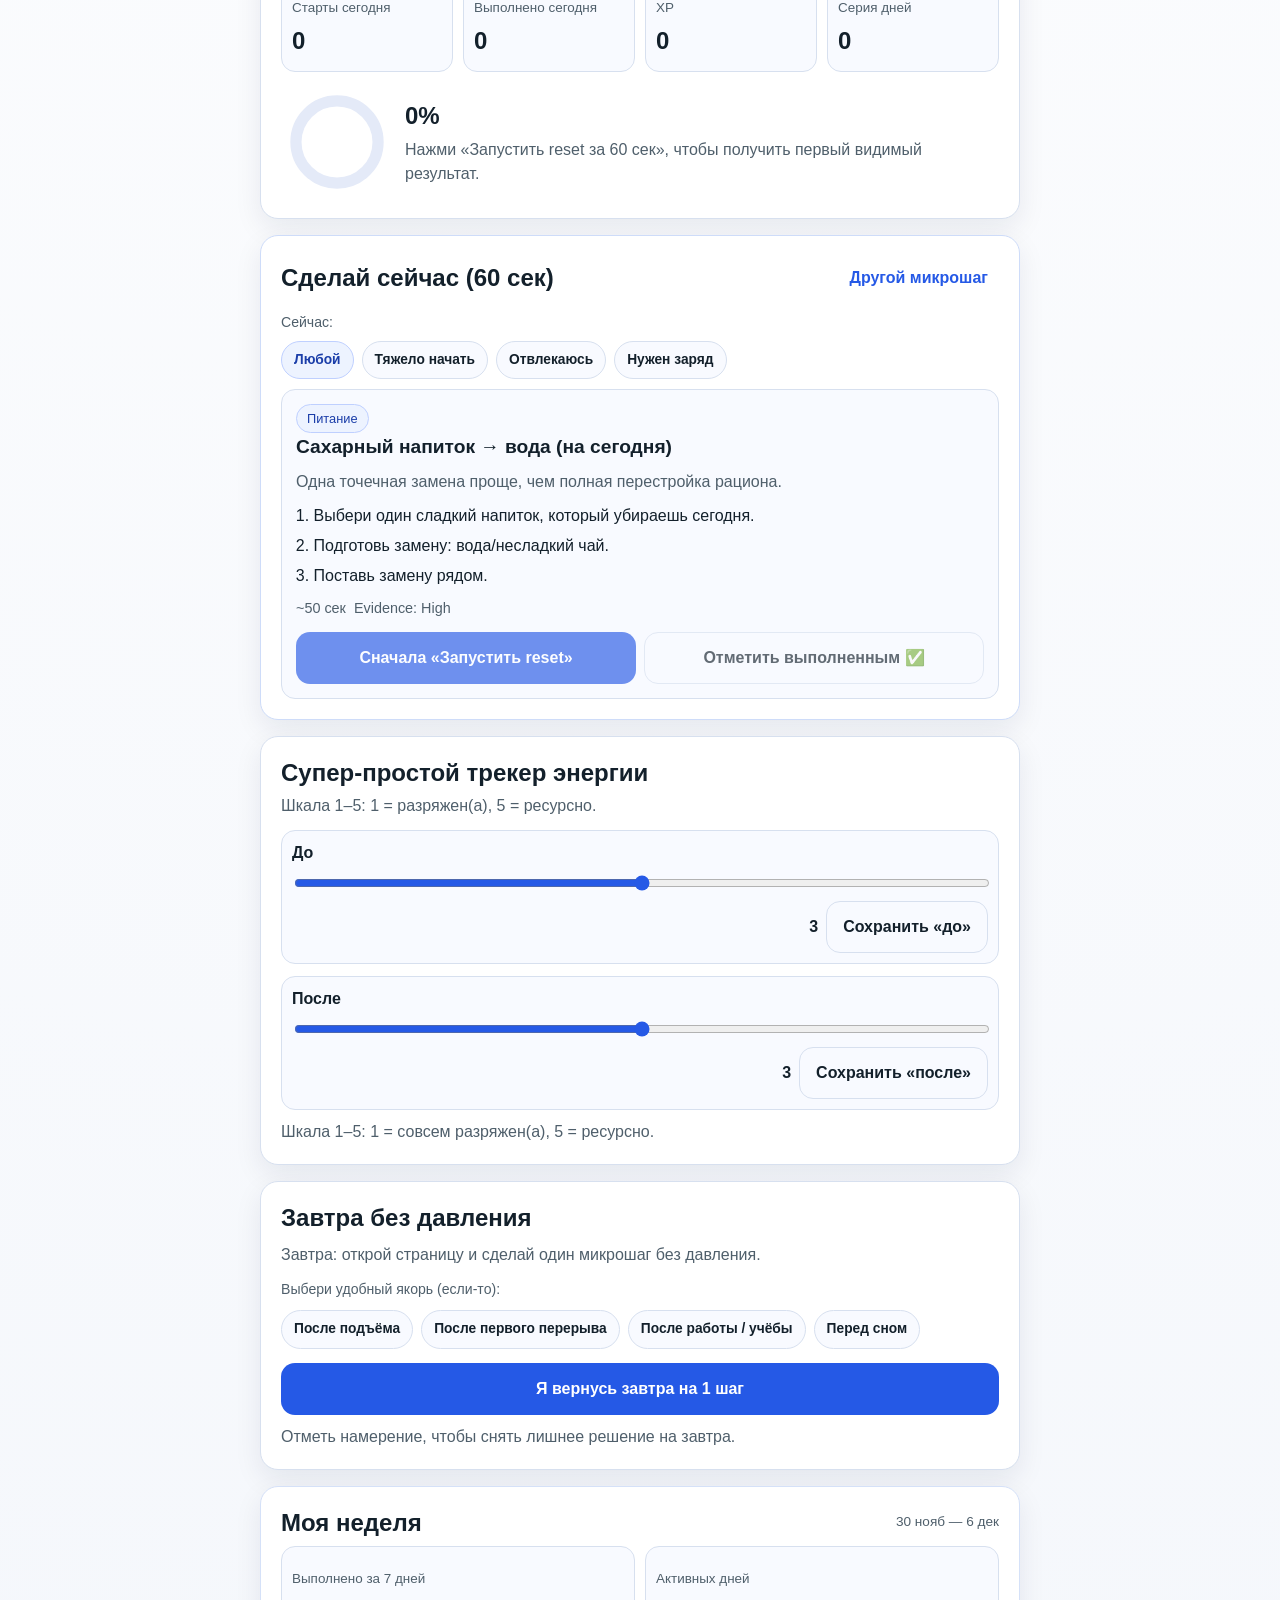
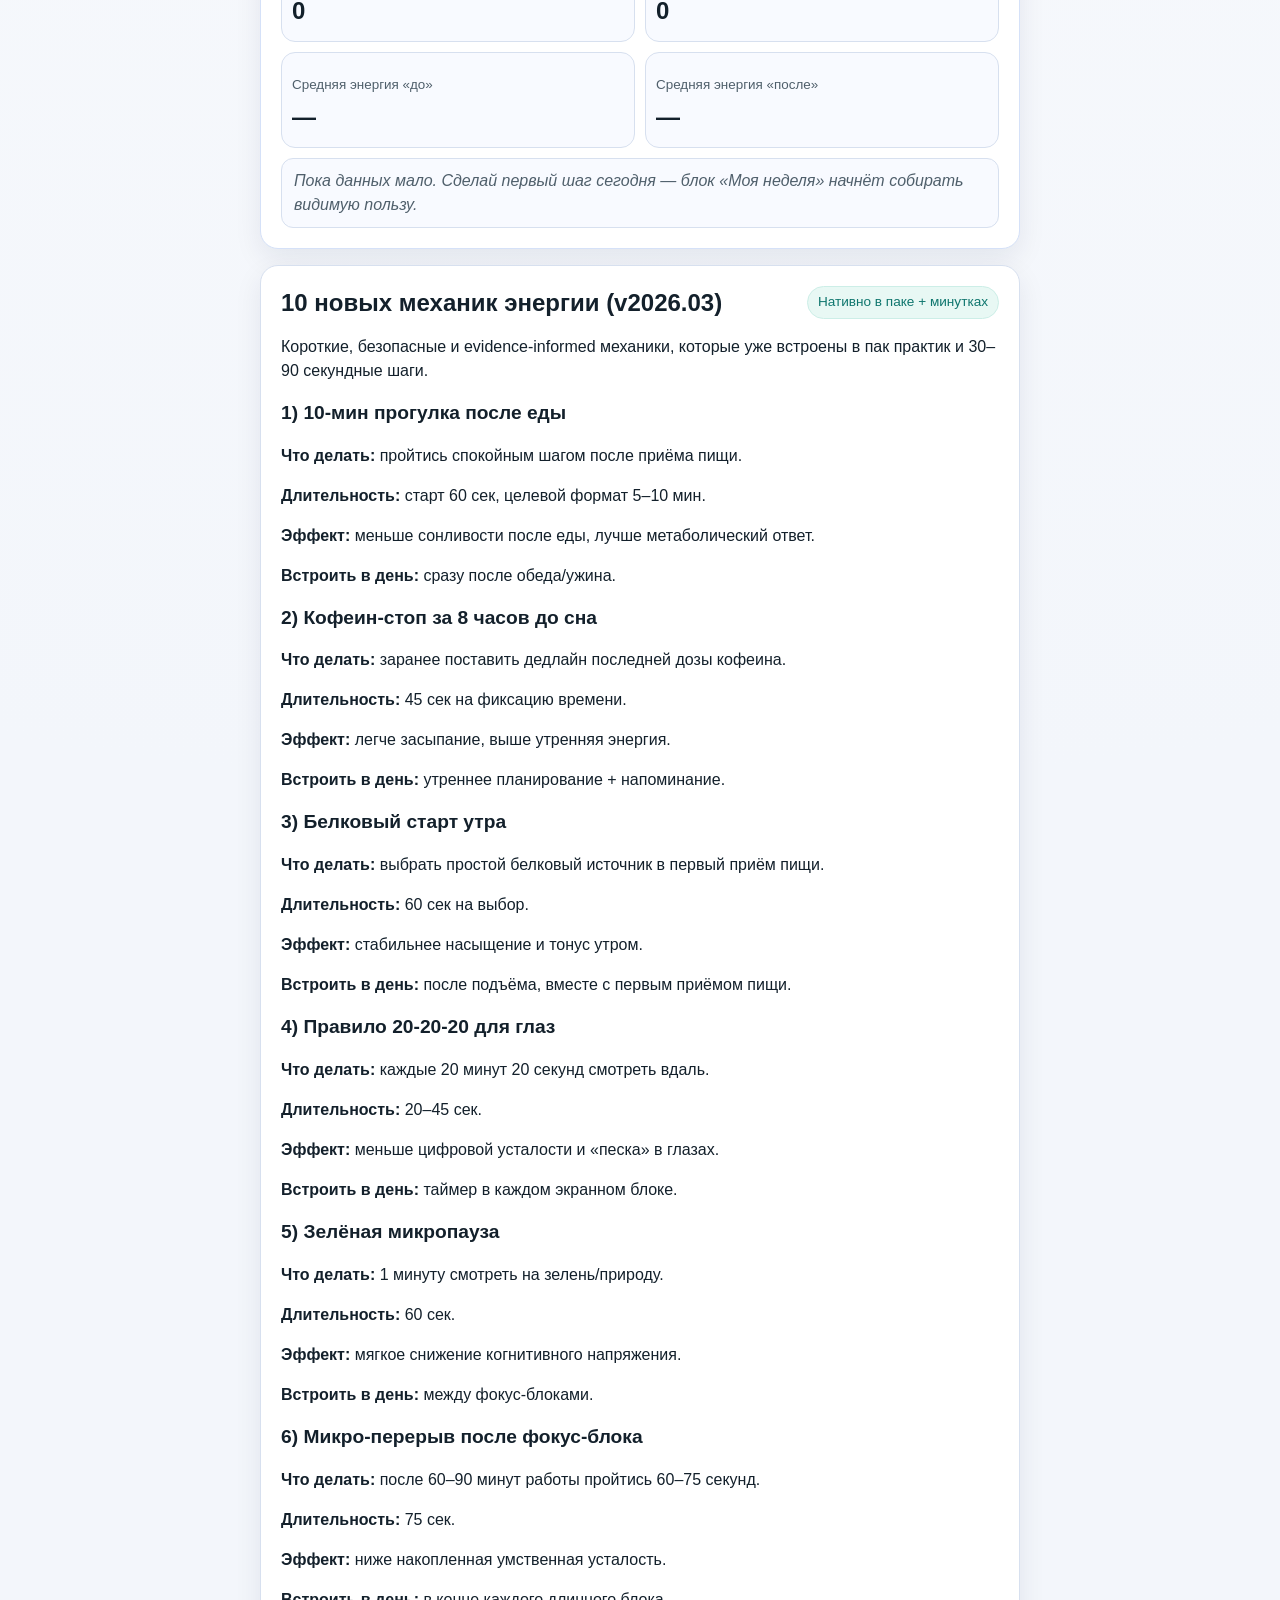
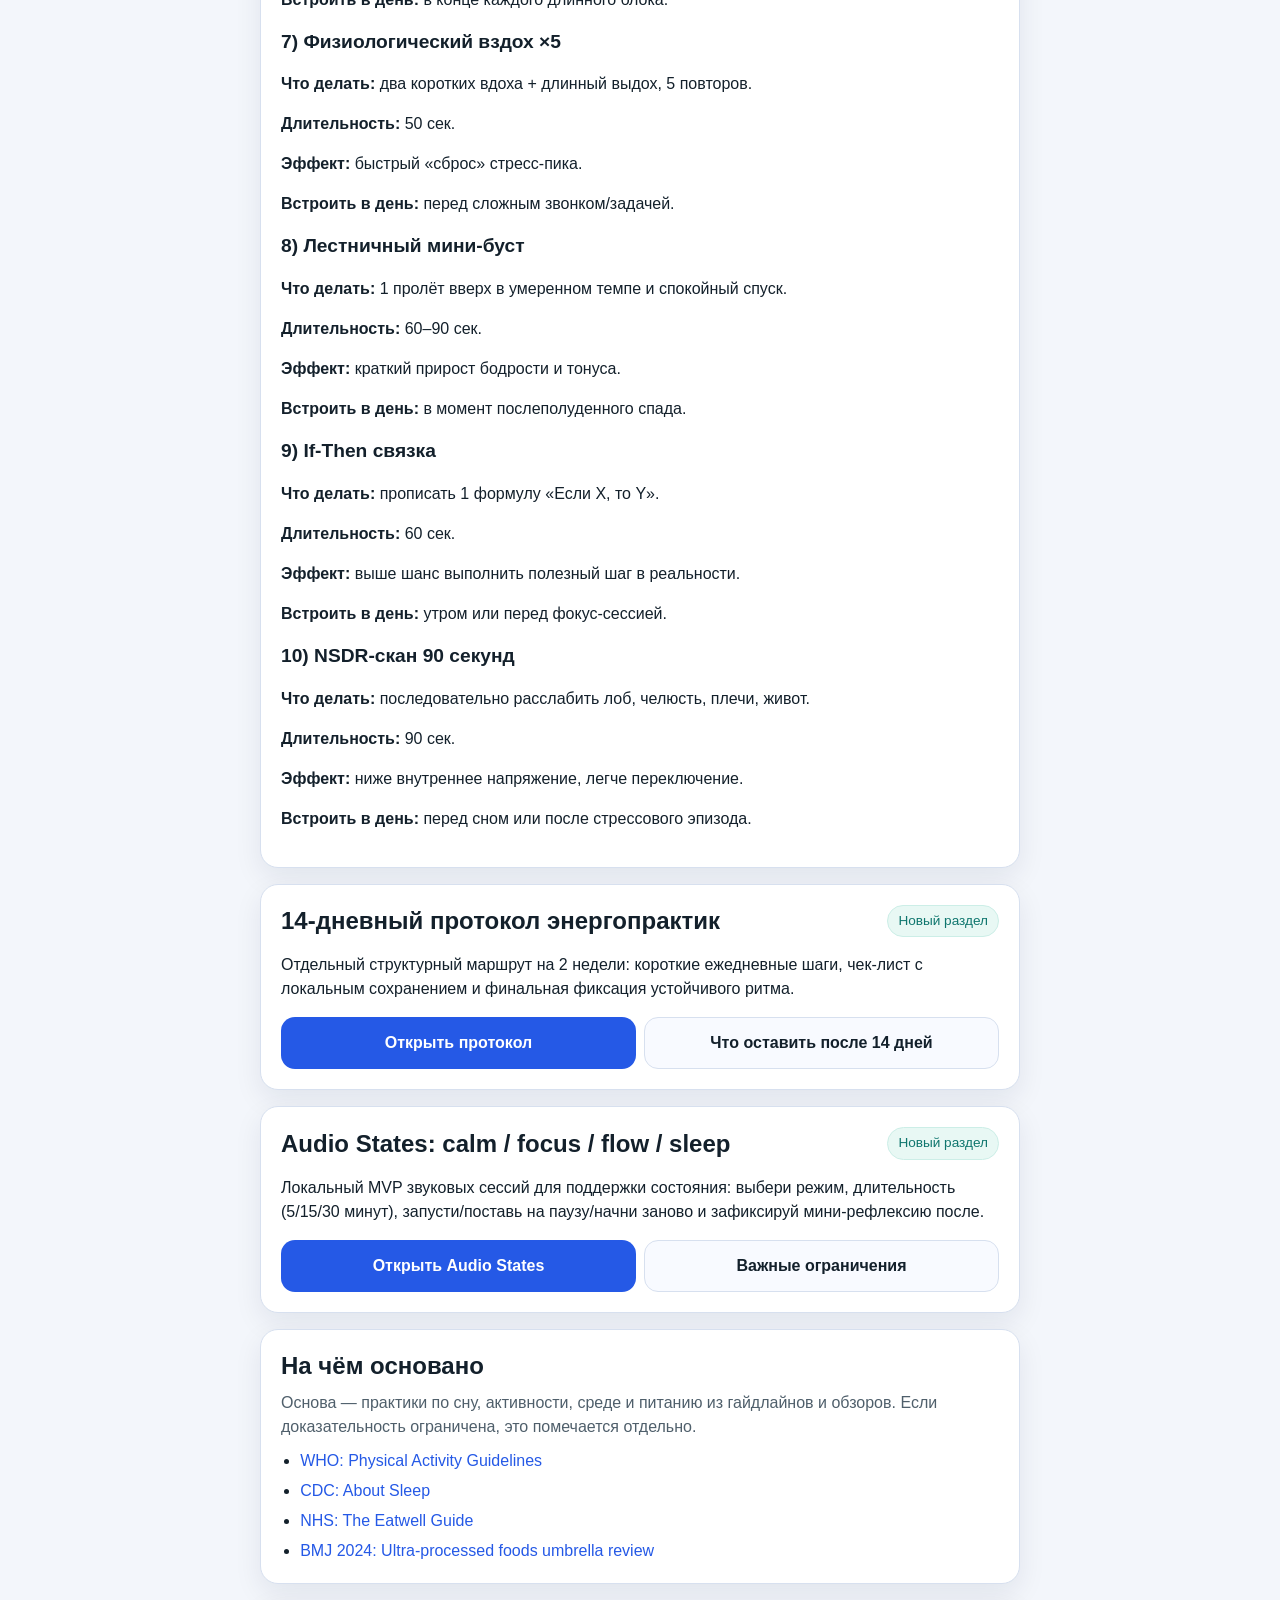
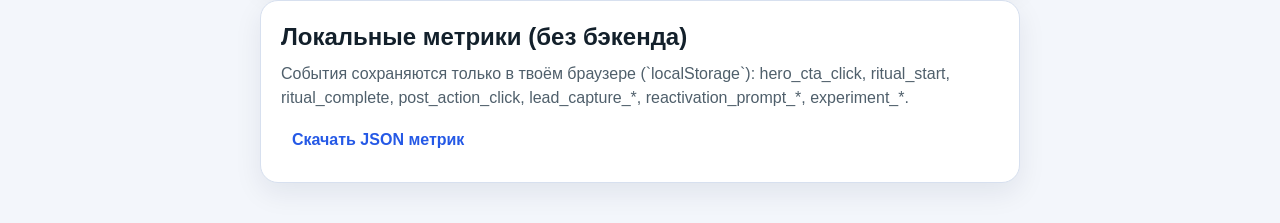
==== commit 52aa04f8: "Добавить MVP раздел Audio States" ====
--- a/index.html
+++ b/index.html
@@ -350,6 +350,27 @@
         </p>
       </section>
 
+      <section class="mechanics card" aria-labelledby="mechanics-title">
+        <div class="section-head mechanics-head">
+          <h2 id="mechanics-title">10 новых механик энергии (v2026.03)</h2>
+          <p class="status-chip">Нативно в паке + минутках</p>
+        </div>
+        <p class="mechanics-lead">Короткие, безопасные и evidence-informed механики, которые уже встроены в пак практик и 30–90 секундные шаги.</p>
+
+        <div class="mechanics-grid" aria-label="Новые механики проекта">
+          <article class="mechanic-item"><h3>1) 10-мин прогулка после еды</h3><p><strong>Что делать:</strong> пройтись спокойным шагом после приёма пищи.</p><p><strong>Длительность:</strong> старт 60 сек, целевой формат 5–10 мин.</p><p><strong>Эффект:</strong> меньше сонливости после еды, лучше метаболический ответ.</p><p><strong>Встроить в день:</strong> сразу после обеда/ужина.</p></article>
+          <article class="mechanic-item"><h3>2) Кофеин-стоп за 8 часов до сна</h3><p><strong>Что делать:</strong> заранее поставить дедлайн последней дозы кофеина.</p><p><strong>Длительность:</strong> 45 сек на фиксацию времени.</p><p><strong>Эффект:</strong> легче засыпание, выше утренняя энергия.</p><p><strong>Встроить в день:</strong> утреннее планирование + напоминание.</p></article>
+          <article class="mechanic-item"><h3>3) Белковый старт утра</h3><p><strong>Что делать:</strong> выбрать простой белковый источник в первый приём пищи.</p><p><strong>Длительность:</strong> 60 сек на выбор.</p><p><strong>Эффект:</strong> стабильнее насыщение и тонус утром.</p><p><strong>Встроить в день:</strong> после подъёма, вместе с первым приёмом пищи.</p></article>
+          <article class="mechanic-item"><h3>4) Правило 20-20-20 для глаз</h3><p><strong>Что делать:</strong> каждые 20 минут 20 секунд смотреть вдаль.</p><p><strong>Длительность:</strong> 20–45 сек.</p><p><strong>Эффект:</strong> меньше цифровой усталости и «песка» в глазах.</p><p><strong>Встроить в день:</strong> таймер в каждом экранном блоке.</p></article>
+          <article class="mechanic-item"><h3>5) Зелёная микропауза</h3><p><strong>Что делать:</strong> 1 минуту смотреть на зелень/природу.</p><p><strong>Длительность:</strong> 60 сек.</p><p><strong>Эффект:</strong> мягкое снижение когнитивного напряжения.</p><p><strong>Встроить в день:</strong> между фокус-блоками.</p></article>
+          <article class="mechanic-item"><h3>6) Микро-перерыв после фокус-блока</h3><p><strong>Что делать:</strong> после 60–90 минут работы пройтись 60–75 секунд.</p><p><strong>Длительность:</strong> 75 сек.</p><p><strong>Эффект:</strong> ниже накопленная умственная усталость.</p><p><strong>Встроить в день:</strong> в конце каждого длинного блока.</p></article>
+          <article class="mechanic-item"><h3>7) Физиологический вздох ×5</h3><p><strong>Что делать:</strong> два коротких вдоха + длинный выдох, 5 повторов.</p><p><strong>Длительность:</strong> 50 сек.</p><p><strong>Эффект:</strong> быстрый «сброс» стресс-пика.</p><p><strong>Встроить в день:</strong> перед сложным звонком/задачей.</p></article>
+          <article class="mechanic-item"><h3>8) Лестничный мини-буст</h3><p><strong>Что делать:</strong> 1 пролёт вверх в умеренном темпе и спокойный спуск.</p><p><strong>Длительность:</strong> 60–90 сек.</p><p><strong>Эффект:</strong> краткий прирост бодрости и тонуса.</p><p><strong>Встроить в день:</strong> в момент послеполуденного спада.</p></article>
+          <article class="mechanic-item"><h3>9) If-Then связка</h3><p><strong>Что делать:</strong> прописать 1 формулу «Если X, то Y».</p><p><strong>Длительность:</strong> 60 сек.</p><p><strong>Эффект:</strong> выше шанс выполнить полезный шаг в реальности.</p><p><strong>Встроить в день:</strong> утром или перед фокус-сессией.</p></article>
+          <article class="mechanic-item"><h3>10) NSDR-скан 90 секунд</h3><p><strong>Что делать:</strong> последовательно расслабить лоб, челюсть, плечи, живот.</p><p><strong>Длительность:</strong> 90 сек.</p><p><strong>Эффект:</strong> ниже внутреннее напряжение, легче переключение.</p><p><strong>Встроить в день:</strong> перед сном или после стрессового эпизода.</p></article>
+        </div>
+      </section>
+
       <section class="protocol card" aria-labelledby="protocol-title">
         <div class="section-head">
           <h2 id="protocol-title">14-дневный протокол энергопрактик</h2>
@@ -362,6 +383,22 @@
         <div class="recap-actions">
           <a class="btn btn-primary" href="protocol-14-days.html">Открыть протокол</a>
           <a class="btn btn-secondary" href="protocol-14-days.html#after-title">Что оставить после 14 дней</a>
+        </div>
+      </section>
+
+      <section class="protocol card" aria-labelledby="audio-states-title">
+        <div class="section-head">
+          <h2 id="audio-states-title">Audio States: calm / focus / flow / sleep</h2>
+          <p class="status-chip">Новый раздел</p>
+        </div>
+        <p>
+          Локальный MVP звуковых сессий для поддержки состояния: выбери режим,
+          длительность (5/15/30 минут), запусти/поставь на паузу/начни заново и
+          зафиксируй мини-рефлексию после.
+        </p>
+        <div class="recap-actions">
+          <a class="btn btn-primary" href="audio-states.html">Открыть Audio States</a>
+          <a class="btn btn-secondary" href="audio-states.html#safety-title">Важные ограничения</a>
         </div>
       </section>
 
